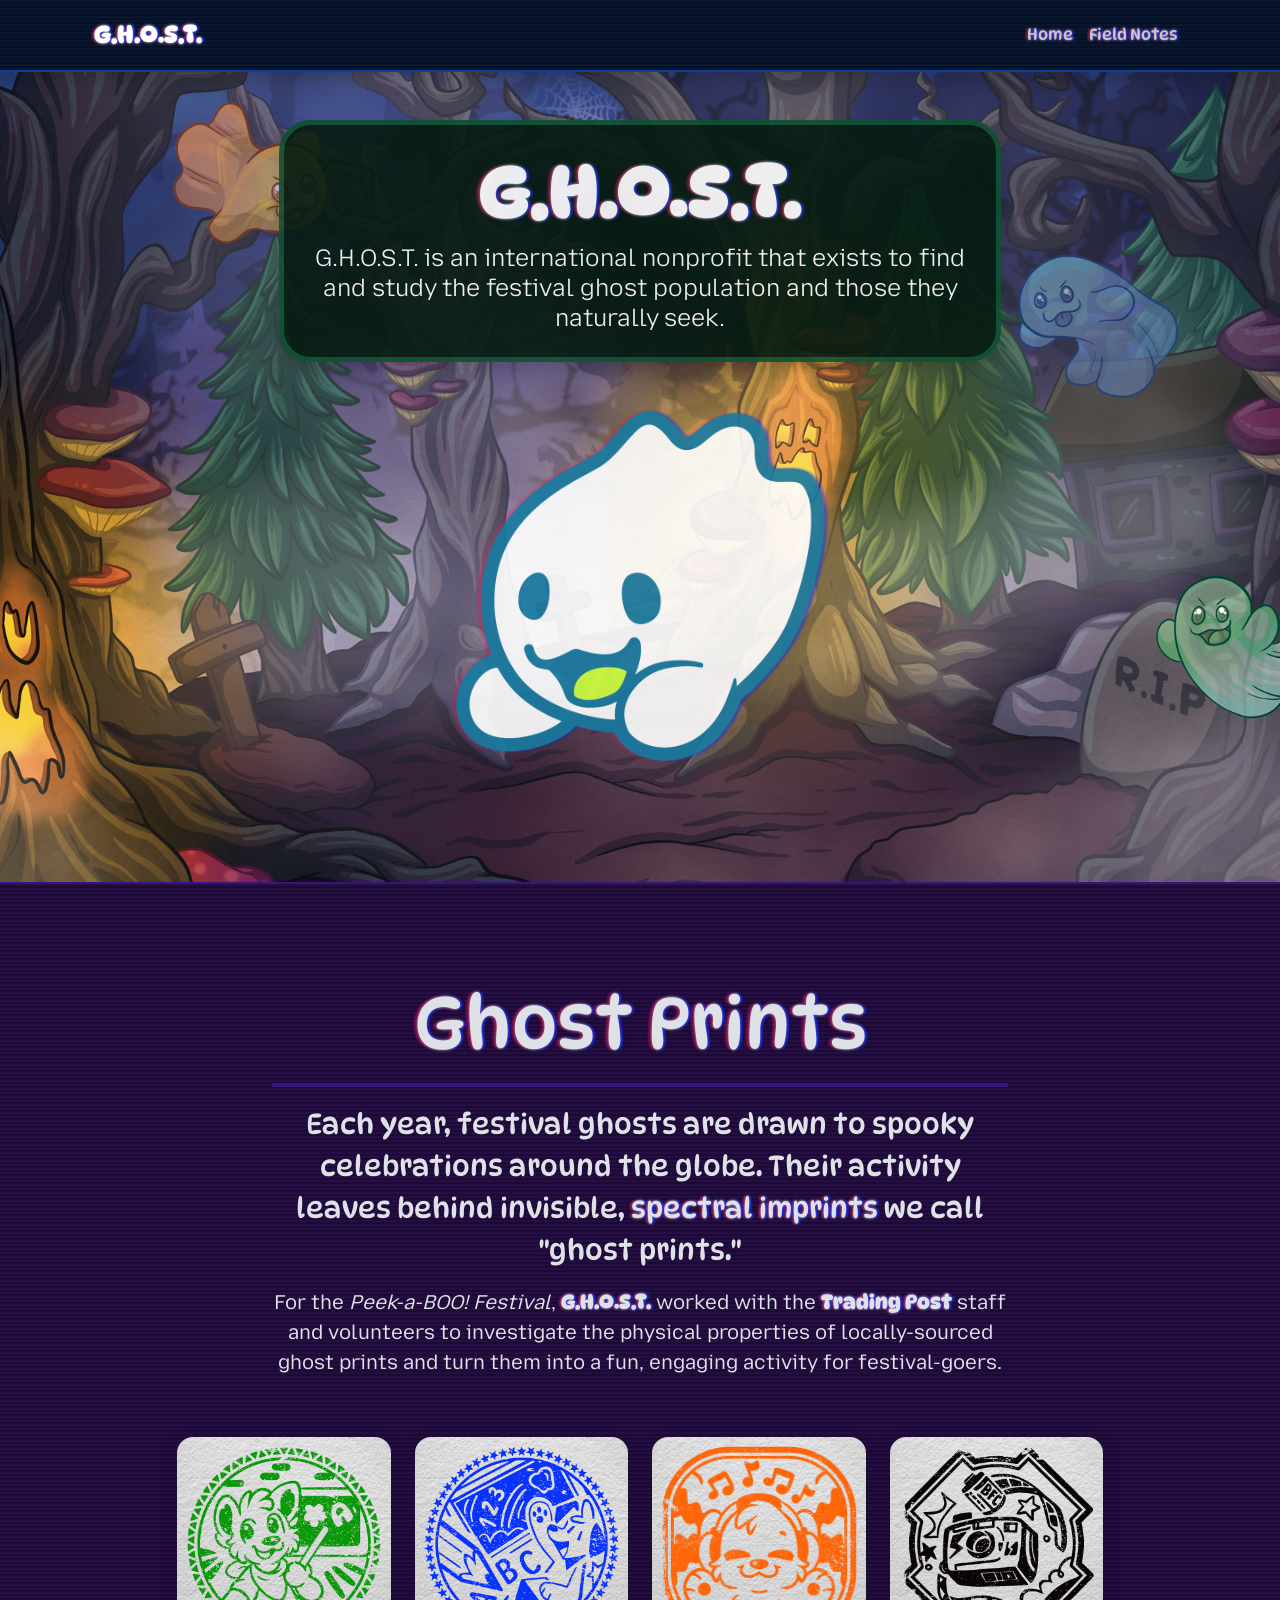
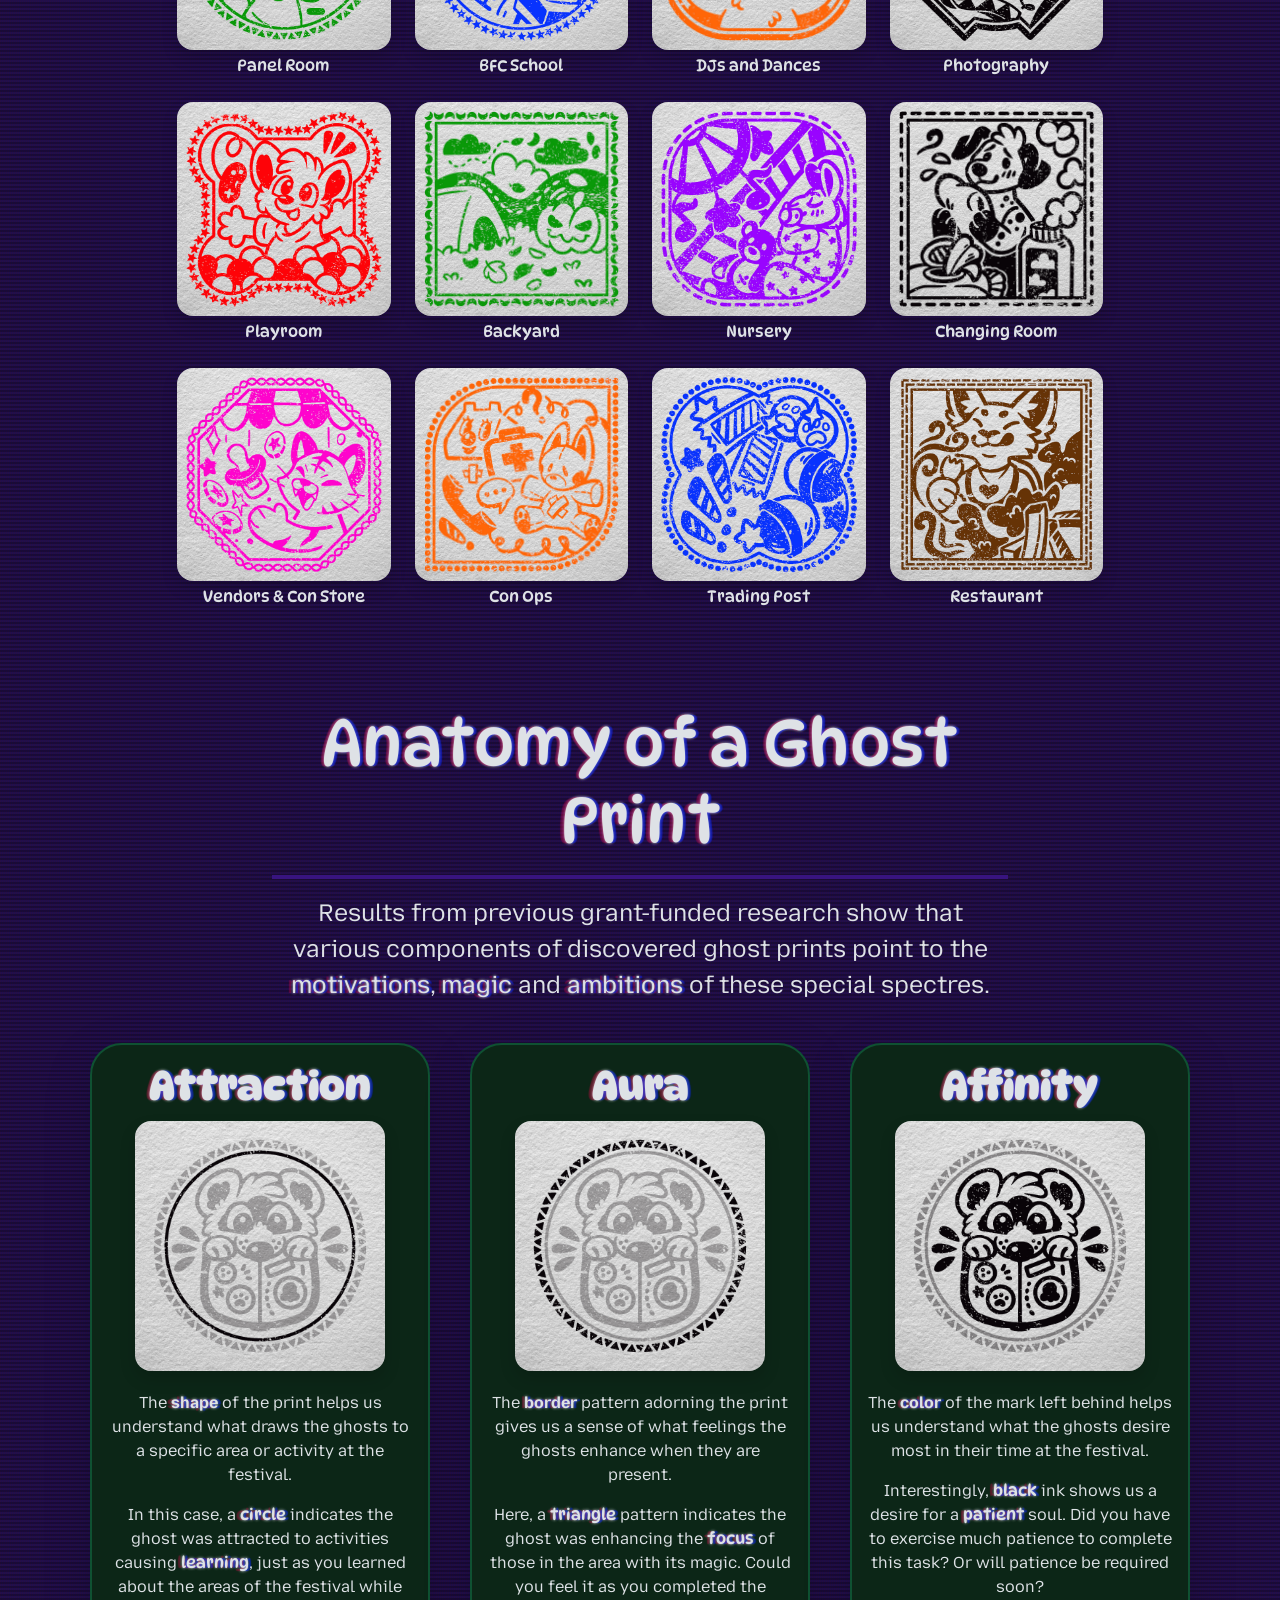
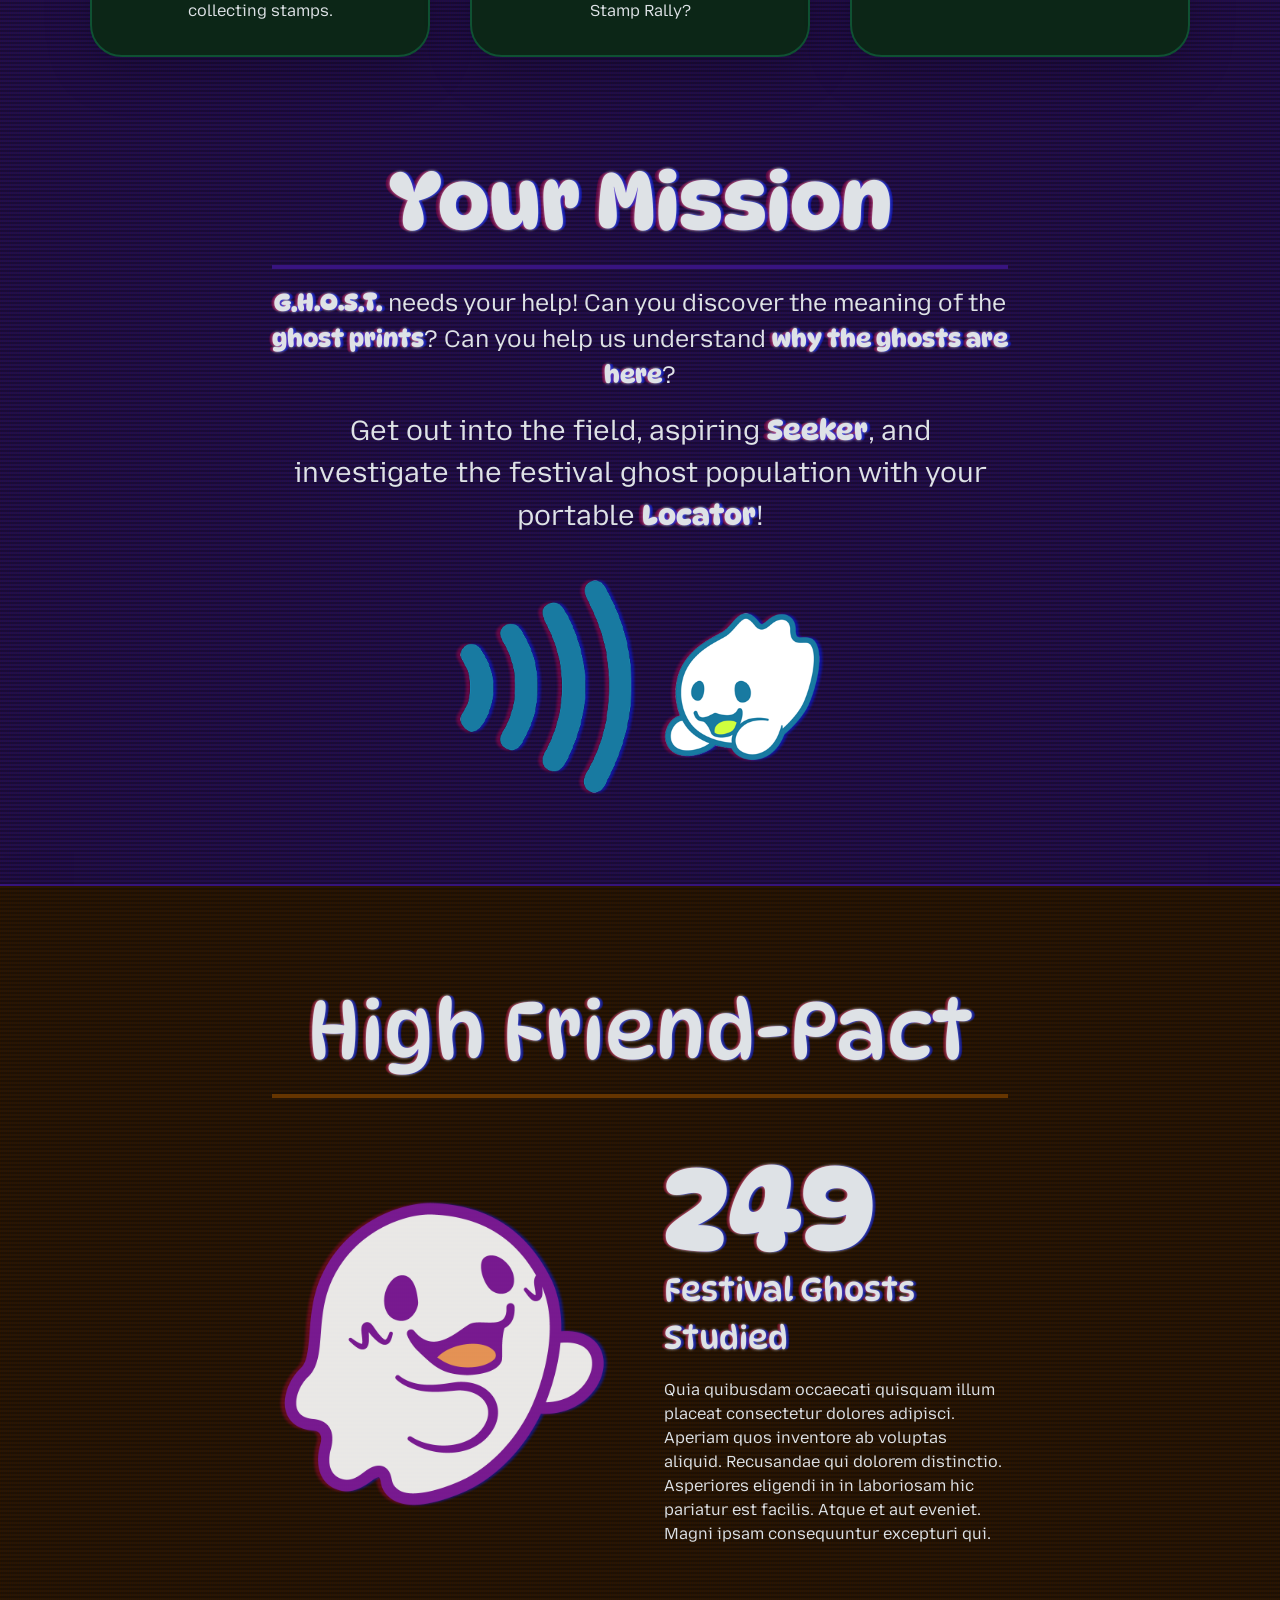
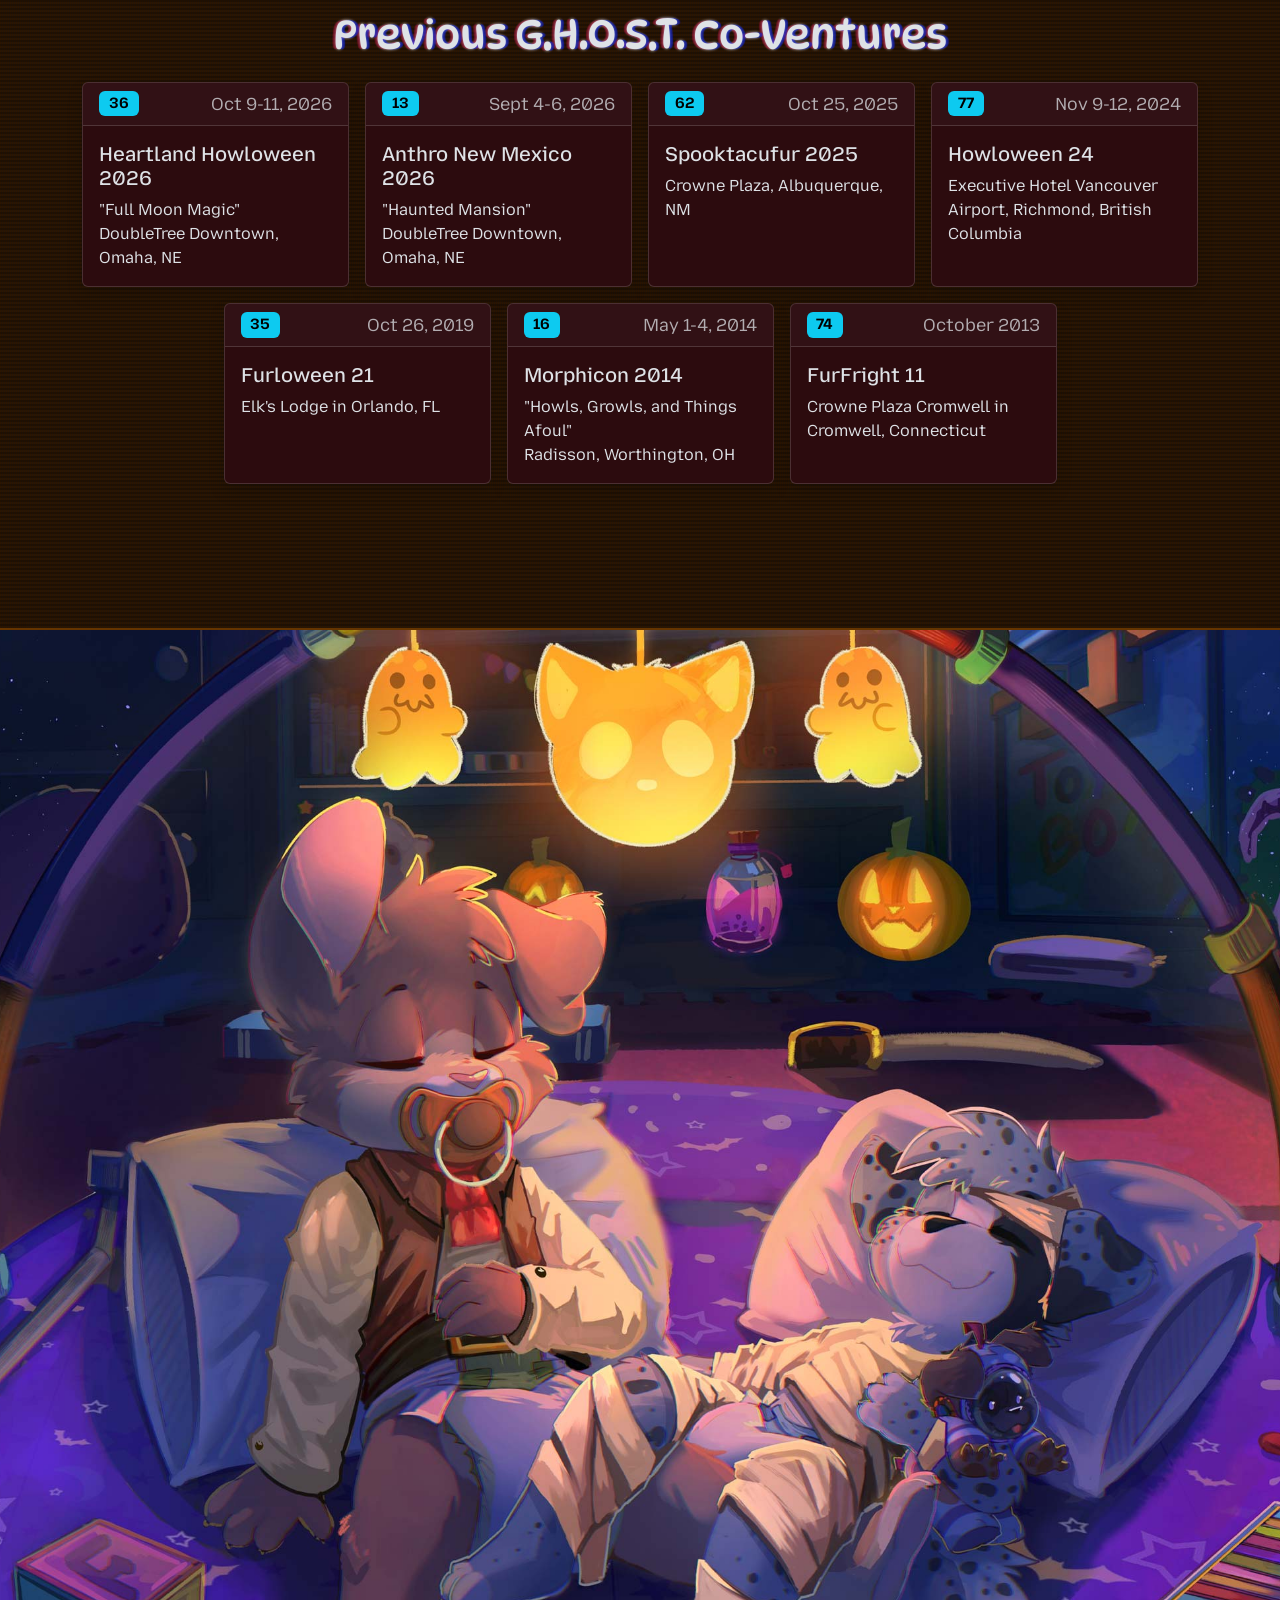
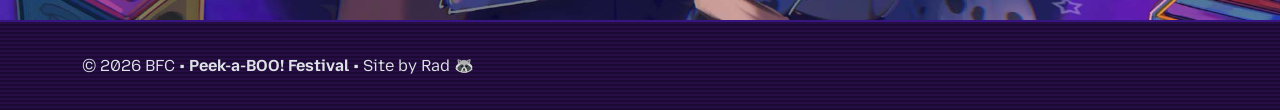
==== apply/index.htm @ cdd053b0 "ghost images, fixes" ====
<!DOCTYPE html>
<!--
THERE ARE NO INTENDED HINTS IN CODE
PLEASE PARTICIPATE WITHOUT CHEATING
AND, WOW YOU ARE CUTE! NICE OUTFIT!
-->
<html lang="en" data-bs-theme="dark">
<head>
    <meta charset="utf-8">
    <meta http-equiv="X-UA-Compatible" content="IE=edge">
    <meta name="viewport" content="width=device-width, initial-scale=1, maximum-scale=1">
    <meta name="robots" content="noindex, nofollow">
    <meta property="og:title" content="Apply &bull; G.H.O.S.T.">   
    <meta property="og:url" content="https://ghost.babyfurcon.com/bond/">
    <meta property="og:image" content="https://ghost.babyfurcon.com/assets/images/ghost1.png">
    <meta property="og:type" content="website">
    
    <title>Apply &bull; G.H.O.S.T.</title>    
    <link href="../assets/packages/bootstrap.min.css" rel="stylesheet">
    <link href="../assets/style.css" rel="stylesheet">
    <link href="../assets/images/site-icon.png" rel="icon" sizes="192x192">
    <link href="../assets/images/site-icon-apple.png" rel="apple-touch-icon">    
    <script src="../assets/packages/jquery.min.js"></script>
    <script src="../assets/packages/bootstrap.bundle.min.js"></script>
    <script src="../assets/common.js"></script>
    <script src="../assets/prints.js"></script>
</head>
<body class="scanlines theme-purple">
    <a href="#content" class="visually-hidden-focusable">Skip to Main Content</a>    
    <header class="py-1 sticky-top shadow scanlines bg-primary-subtle border-bottom border-primary-subtle border-2">
        <div class="container">
            <nav class="navbar navbar-expand-sm">
                <div class="container-fluid ghost-font ghost-glow">
                    <a class="navbar-brand fs-4 fw-bold text-wrap" href="../">
                        G.H.O.S.T.
                    </a>
                    <button class="navbar-toggler" type="button" data-bs-toggle="collapse" data-bs-target="#main-nav" aria-controls="main-nav" aria-expanded="false" aria-label="Toggle navigation">
                        <small>Navigation</small>
                    </button>
                    <div class="collapse navbar-collapse justify-content-end" id="main-nav">
                        <ul class="navbar-nav" id="main-nav-list">
                            <li class="nav-item">
                                <a href="../" class="nav-link">Home</a>
                            </li>
                            <li class="nav-item">
                                <a href="../notes/" class="nav-link">Field Notes</a>
                            </li>
                            <li class="nav-item d-none" id="secret-guide">
                                <a href="../guide/" class="nav-link">Guide</a>
                            </li>
                            <li class="nav-item d-none" id="secret-cards">
                                <a href="../cards/" class="nav-link">Postcards</a>
                            </li>
                            <li class="nav-item d-none" id="friendship">
                                <a href="../proof/" class="nav-link">Friendship Card</a>
                            </li>
                            <li class="nav-item d-none" id="ceremony">
                                <a href="../ceremony/" class="nav-link">Ceremony</a>
                            </li>
                        </ul>
                    </div>
                </div>
            </nav>
        </div>
    </header>
    <div id="ghostsGuide" class="py-4 py-sm-5">
        <div class="container text-center">
            <div class="row">
                <div class="col-lg-10 mx-auto text-center">
                    <h2 class="display-2 ghost-font ghost-glow">Apply to G.H.O.S.T.</h2>
                    <hr class="border border-2 opacity-100 border-primary-subtle mb-4">
                    <p class="fs-4 mb-4">
                        Congratulations on being a new friend for a wayward soul! In recognition of your efforts to study the festival ghost population and foster friendship, you've been invited to join <b class="ghost-glow">G.H.O.S.T.</b>!
                    </p>
                    <p class="fs-5">
                        We have generated a message that describes your personal journey. In order to apply, you must also <b class="ghost-glow">send your badge number to G.H.O.S.T.</b> to authenicate your application.
                    </p>
                    <hr class="border border-2 opacity-100 border-primary-subtle my-4">
                    <div class="row mb-4">
                        <div class="col-sm-10 mx-auto">
                            <label for="playerId" class="fw-bold fs-4">G.H.O.S.T. Application</label>
                            <textarea id="ghostApp" class="form-control" rows="14" disabled></textarea>
                        </div>
                    </div>
                    <div class="row">
                        <div class="col-sm-6 mx-auto">
                            <img src="../assets/images/badge-num.png" class="img-thumbnail bg-dark-subtle rounded-4 mb-3 shadow">
                        </div>
                    </div>
                    <div class="row mb-4">
                        <div class="col-sm-6 mx-auto">
                            <label for="playerId" class="fw-bold fs-4">BFC Badge Number</label>
                            <input type="number" id="playerId" class="form-control" placeholder="Badge Number">
                        </div>
                    </div>
                    <p>
                        <button id="applyButton" class="btn btn-lg btn-primary shadow mx-2">Apply To G.H.O.S.T.</button>
                    </p>
                </div>
            </div>
        </div>
    </div>    
    <script>
        $(function(){
            var cardReceived = localStorage.getItem("cardReceived");
            var friendKey = localStorage.getItem("newFriend");
            if(friendKey == null || cardReceived == null) window.location.href = '../';
            friend = ghostFriends.find(x => x.key == friendKey);
            if(friend == null) window.location.href = '../';
            
            // pull all available data
            var playerName = localStorage.getItem("preferredName");
            var playerIcon = localStorage.getItem("avatarUrl");
            var playerBsky = localStorage.getItem("bskyHandle");
            var playerAttr = localStorage.getItem("playerAttr");
            var playerAura = localStorage.getItem("playerAura");
            var playerAffi = localStorage.getItem("playerAffi");
            var cardTheme = localStorage.getItem("cardTheme");
            var ghostName = localStorage.getItem("newFriendName");
            var ghostIcon = friend.ghost;
            var ghostAttr = friend.attr;
            var ghostAura = friend.aura;
            var ghostAffi = friend.affi;
            var ghostPrint = friend.print;
            
            var cluesFound = localStorage.getItem("cluesFound");
            var cluesFoundArray = JSON.parse(cluesFound);
            if(cluesFound == null) cluesFoundArray = [];
            cluesFoundCount = cluesFoundArray.length;
            
            var appBody = `G.H.O.S.T. Application

This hereby certifies that I, "${playerName}":
- Collected at least 8 Festival Stamps
- Located ${cluesFoundCount} festival ghosts for clues
- Solved the riddle of the Postcards ghost
- Correctly identified a mystery ghost print
- Made a genuine friendship with "${ghostName}", a newly-named festival ghost.

I am formally requesting to apply to G.H.O.S.T., using this encounter as proof of successful ghost research, contact and friendship.`;
            $('#ghostApp').html(appBody);
            
            $("#applyButton").on("click", function(){
                var playerId = $('#playerId').val();
                if(playerId == null || playerId == ""){
                    $('#playerId').addClass("border-danger");
                    return;
                }
                
                const cardVars = { playerId, playerName, playerBsky, playerAttr, playerAura, playerAffi, ghostName, ghostAttr, ghostAura, ghostAffi, ghostPrint, cardTheme, cluesFoundCount };
                const cardVarsString = JSON.stringify(cardVars);
                const code = btoa(cardVarsString); //ghost code
                
                const postContainer = { code };
                const postData = JSON.stringify(postContainer);
                try{
                    const ghostPost = fetch(applyEndpoint,
                    {
                        redirect: "follow",
                        method: "POST",
                        body: postData,
                        headers: { "Content-Type": "text/plain;charset=utf-8" }
                    })
                    .then((response) => { 
                        localStorage.setItem("appliedToGHOST", true);
                        window.location.href = '../ceremony/';
                    });
                } catch(err) {
                    console.log(err.message);
                }
            });
        })
    </script>
</body>
</html>
---- assets/style.css ----
@import url('https://fonts.googleapis.com/css2?family=DynaPuff:wght@400..700&family=Mozilla+Text:wght@200..700&display=swap');

/* basic stuff */ 

body{
  background-color: black;
  font-family: "Mozilla Text", sans-serif;
}

#hero {
  background-size: cover;
  background-position: 50% 50%;
  background-image: url(images/hero.jpg);
}

#footer {
  height: 110vh;
  background-image: url(images/footer.jpg);
  background-size: cover;
  background-position: 50% 0%;
}

@media (max-width: 992px) { 
  #footer {
    height: 75vh;
  }
}

@media (max-width: 576px) { 
  #footer {
    height: 50vh;
  }
}

/* cool stuff */ 

.scanlines {
  background: linear-gradient(rgba(18, 16, 16, 0) 50%, rgba(0, 0, 0, 0.25) 50%), linear-gradient(90deg, rgba(255, 0, 0, 0.06), rgba(0, 255, 0, 0.02), rgba(0, 0, 255, 0.06));
  background-size: auto, auto;
  background-size: 100% 4px, 2px 100%;
}

.ghost-glow, .highlight b {
  text-shadow: 3.4px 0 1px rgba(0,30,255,0.5), -3.4px 0 1px rgba(255,0,80,0.3), 0 0 3px;
}

.scanlines-image {
  filter: drop-shadow(3.4px 0 1px rgba(0,30,255,0.5)) drop-shadow(-3.4px 0 1px rgba(255,0,80,0.3));
}

/* color stuff */

#ghostMessage, .ghost-font{
  font-family: "DynaPuff", system-ui;
  font-weight: 400;
  font-style: normal;
}

.text-bfc-blue{
  color: #00c4ee;
}

.text-bfc-teal{
  color: #16b9ac;
}

.text-bfc-orange{
  color: #fea92b;
}

.text-bfc-pink{
  color: #dc4583;
}

.theme-green {
  background-color: #0c2617;
}

.theme-orange {
  background-color: #331a00;
}

.border-orange {
  border-color: #663500 !important; 
}

.theme-purple {
  background-color: #200c49;
}

.border-purple {
  border-color: #381480 !important; 
}

/* animation stuff */

.spin{
  animation: spin 1.5s ease-in-out;
}

@keyframes spin {  
  from { transform: rotate(0deg); }  
  to { transform: rotate(360deg); } 
}

.bounce{
  animation: bounce 1.25s ease-in-out;
}

@keyframes bounce {  
  0% { transform: translateY(0%); }  
  17% { transform: translateY(10%); }  
  33% { transform: translateY(0%); } 
  50% { transform: translateY(10%); }  
  66% { transform: translateY(0%); } 
  83% { transform: translateY(10%); }  
  100% { transform: translateY(0%); } 
}

.sway{
  animation: sway 4s ease-in-out alternate;
  animation-iteration-count: infinite;
  opacity: 0.9;
}

@keyframes sway {  
  0% { transform: rotate(4deg); }  
  100% { transform: rotate(-4deg); }  
}

.booped{
  animation: booped 0.333s forwards;
}

@keyframes booped {  
  0% { transform: scale(1); }  
  50% { transform: scale(1.05); }  
  100% { transform: scale(1); }  
}

.blur-in {
  animation: blurIn 3s ease-in-out;
}

@keyframes blurIn {
  from {
    opacity: 0;
    filter: blur(15px);
    transform: translate(0, 10%);
  }
  to {
    opacity: 1;
    filter: blur(0px);
    transform: translate(0,0);
  }
}

/* specific stuff */

.sign-thumb {
  width: 100%;
  height: 250px;
  object-fit: cover;
  object-position: top;
}

@media (max-width: 992px) { 
  .sign-thumb {
    height: 200px;
  }
}

.art-postcard:hover {
  z-index: 1000;
}

.card-hover:hover{
  transform: scale(1.1);
  transition: transform .1s ease-out;
  cursor: grab;
}

.card-swap{
  transform: scale(1.1);
  transition: transform .1s ease-out;
  cursor: grabbing;
}

.square-image{
  position: relative;
  overflow: hidden;
  padding-bottom: 100%;
}

.square-image img{
  position: absolute;
  max-width: 100%;
  max-height: 100%;
  top: 50%;
  left: 50%;
  transform: translateX(-50%) translateY(-50%);
}

.paper {
  background-color: #ccc;
  background-image: url(images/paper-texture.jpg);
  background-size: cover;
  background-position: 50% 50%;
}

.tapper{
    touch-action: manipulation;
}

.bg-spooky{
  background-color: #333;
  background-image: url(proof/bg-spooky.jpg);
  background-size: cover;
  background-position: 50% 50%;
  border: solid 10px #2a1480 !important;
}

.bg-harvest{
  background-color: #333;
  background-image: url(proof/bg-harvest.jpg);
  background-size: cover;
  background-position: 50% 50%;
  border: solid 10px #bb7d2b !important;
}

.bg-tot{
  background-color: #333;
  background-image: url(proof/bg-tot.jpg);
  background-size: cover;
  background-position: 50% 50%;
  border: solid 10px #793a9d !important;
}

.bg-festival{
  background-color: #333;
  background-image: url(proof/bg-festival.jpg);
  background-size: cover;
  background-position: 50% 50%;
  border: solid 10px #269ec9 !important;
}

.bg-festivalnight{
  background-color: #333;
  background-image: url(proof/bg-festivalnight.jpg);
  background-size: cover;
  background-position: 50% 50%;
  border: solid 10px #9d3a49 !important;
}

.bg-night{
  background-color: #333;
  background-image: url(proof/bg-night.jpg);
  background-size: cover;
  background-position: 50% 50%;
  border: solid 10px #104f29 !important;
}

.border-glass{
  border-color: rgba(255, 255, 255, 0.15) !important;
}

#friendshipCert{
  box-shadow: 0 4px 20px 3px #000;
}

#friendshipCert .card-header{
  font-weight: 800;
}

#friendshipCert .card-footer{
  font-size: 0.667em;
}

#playerName, #ghostName{
  letter-spacing: -2px;
}

.attributeText{
  font-size: 0.9em;
  font-weight: 600;
}

.bg-blur{
  backdrop-filter: blur(10px) brightness(55%);
}

.bg-blur-icon{
  backdrop-filter: blur(5px) brightness(50%);
}

.bg-blur-dark{
  backdrop-filter: blur(8px) brightness(33%);
}

.shadow-blur{
    box-shadow: 0 2px 4px rgba(0, 0, 0, 0.25);
}

/* coloring alternating <b>, <strong> */

.bold-colors b:nth-child(3n+0){
  color: #00c4ee;
}

.bold-colors b:nth-child(3n-1){
  color: #16b9ac;
}

.bold-colors b:nth-child(3n-2){
  color: #dc4583;
}
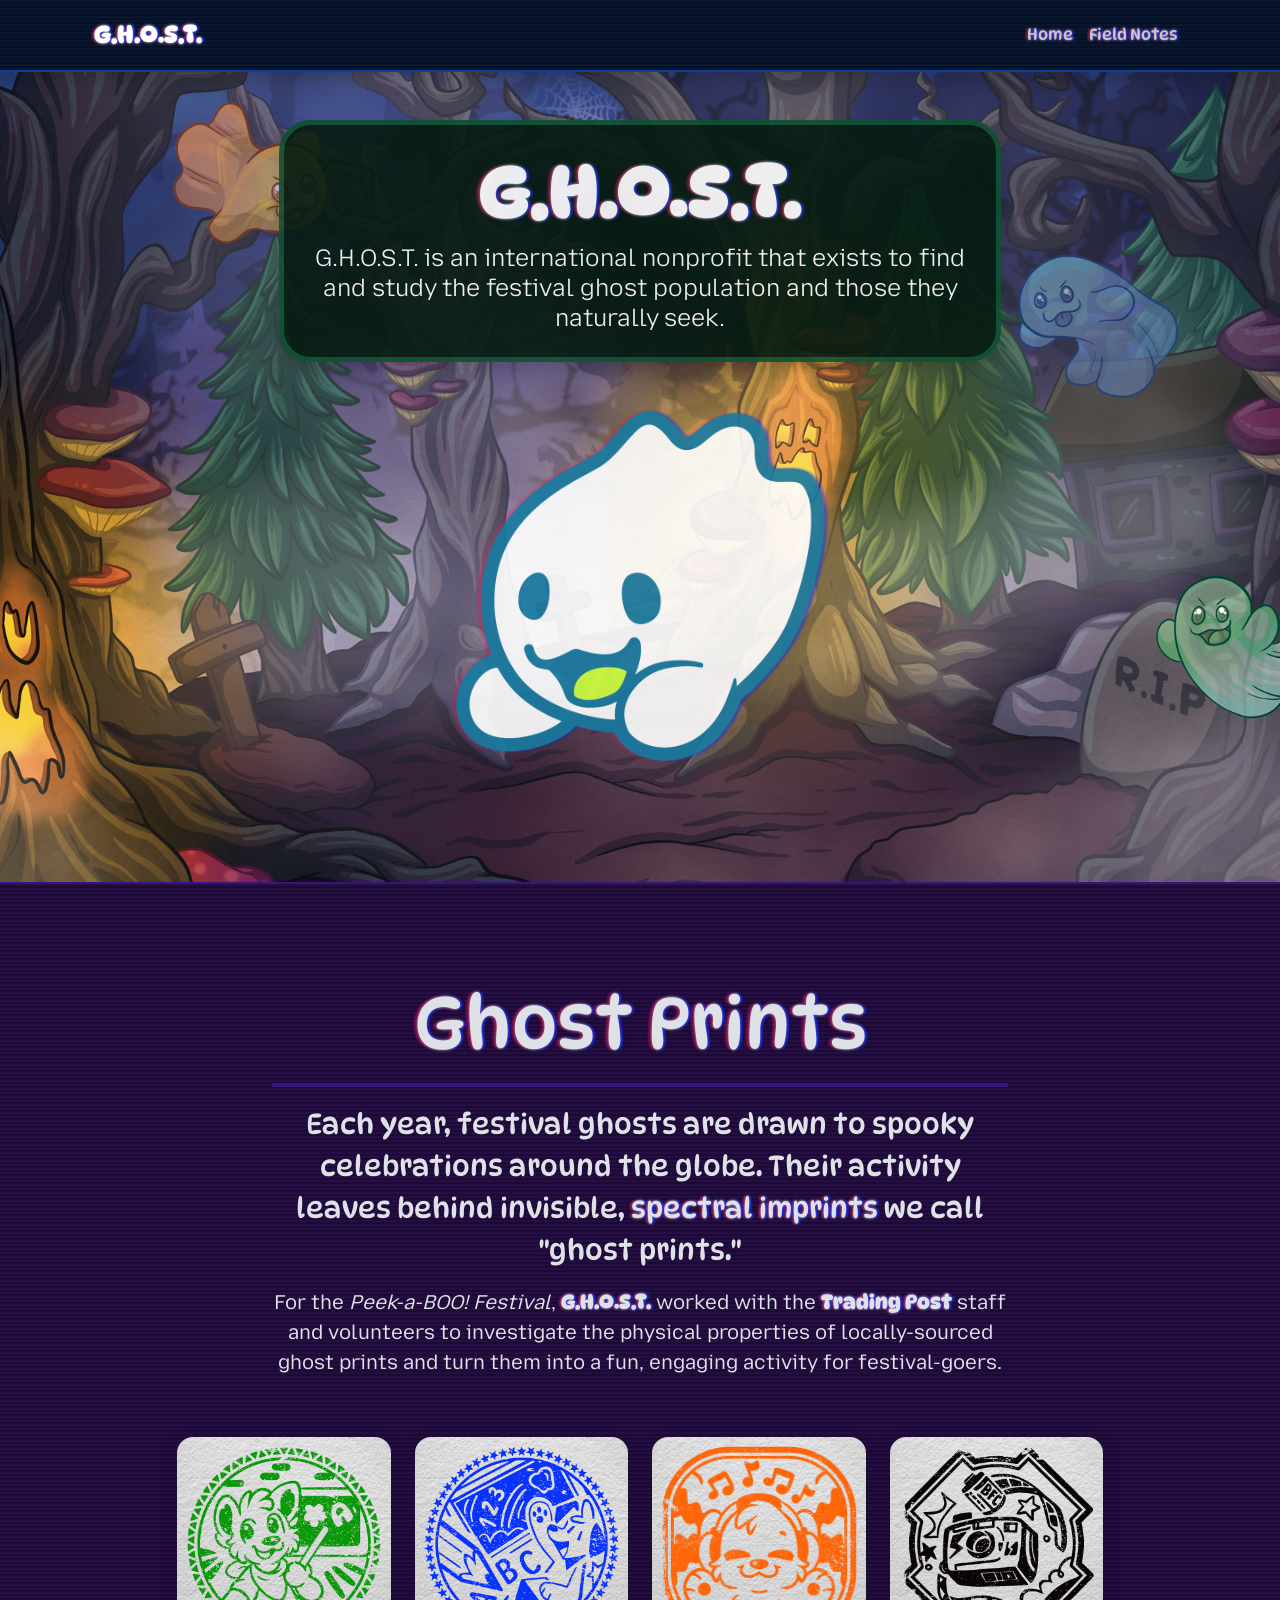
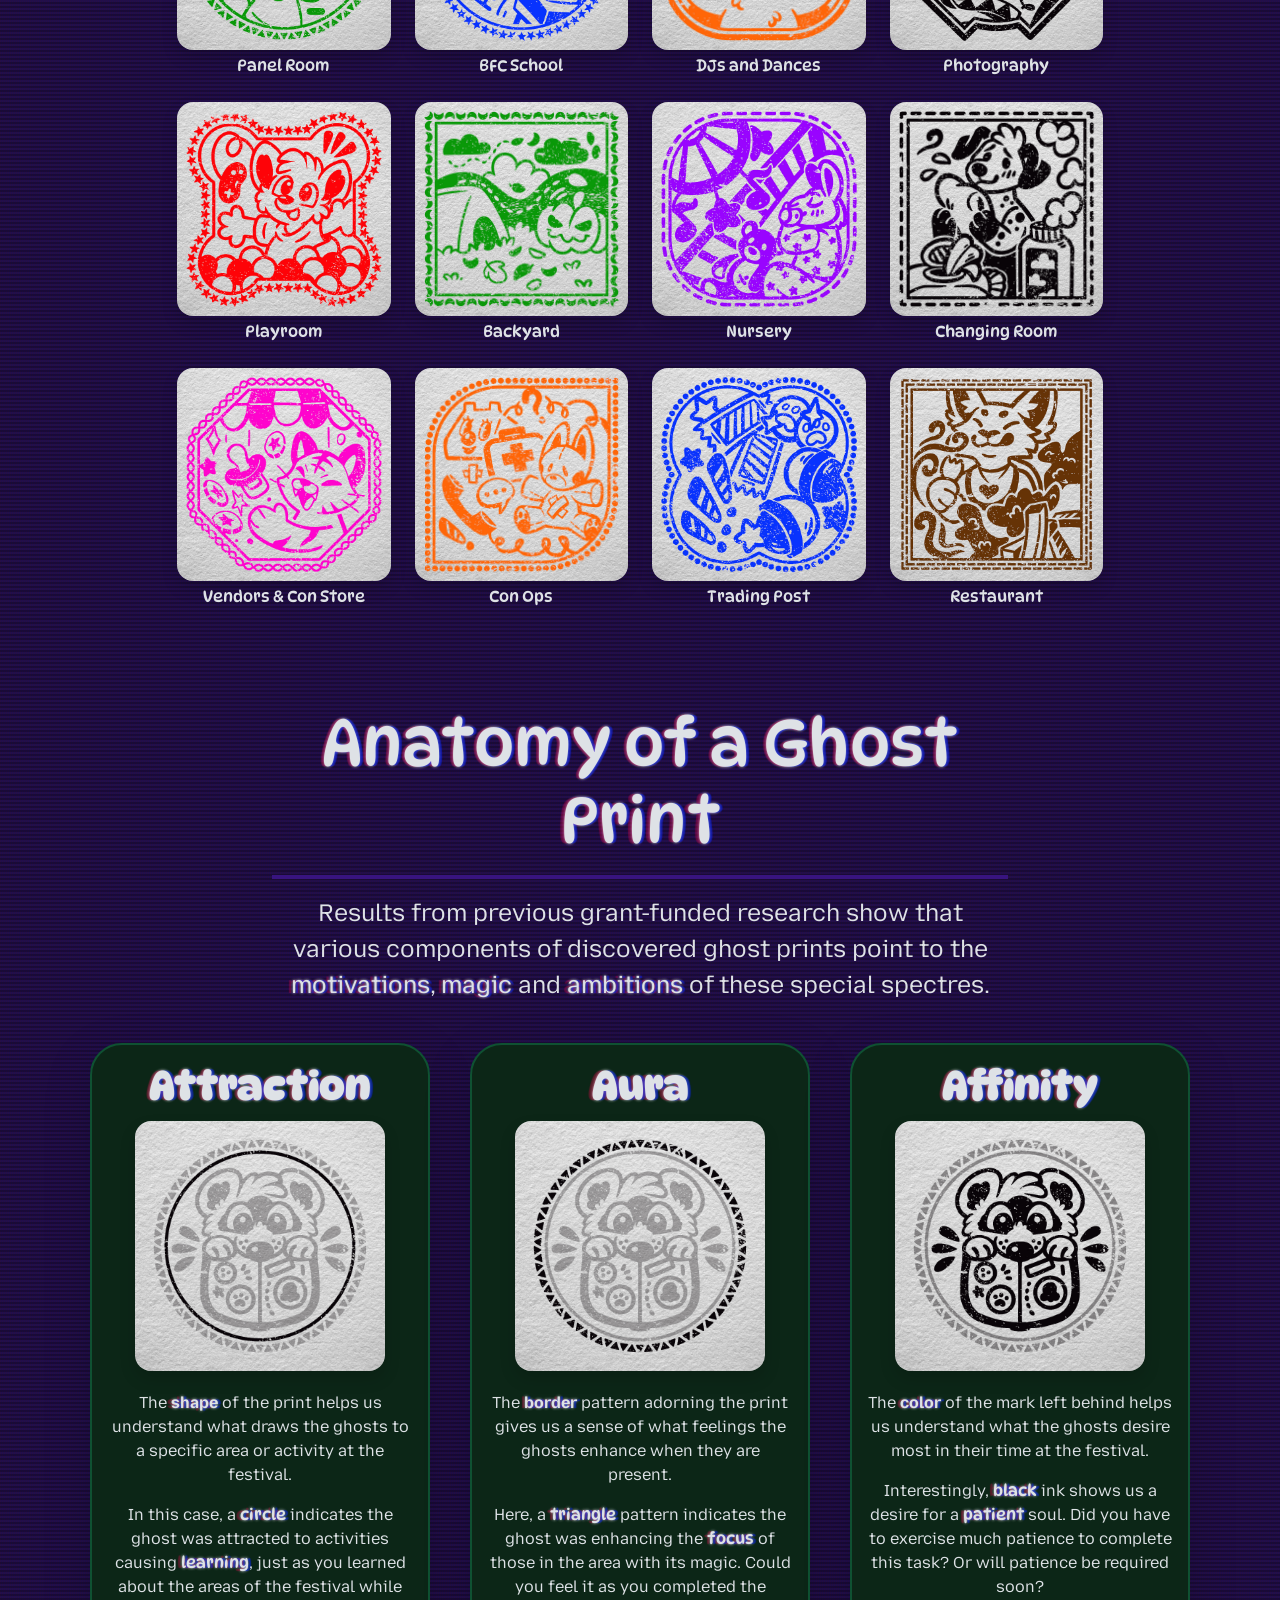
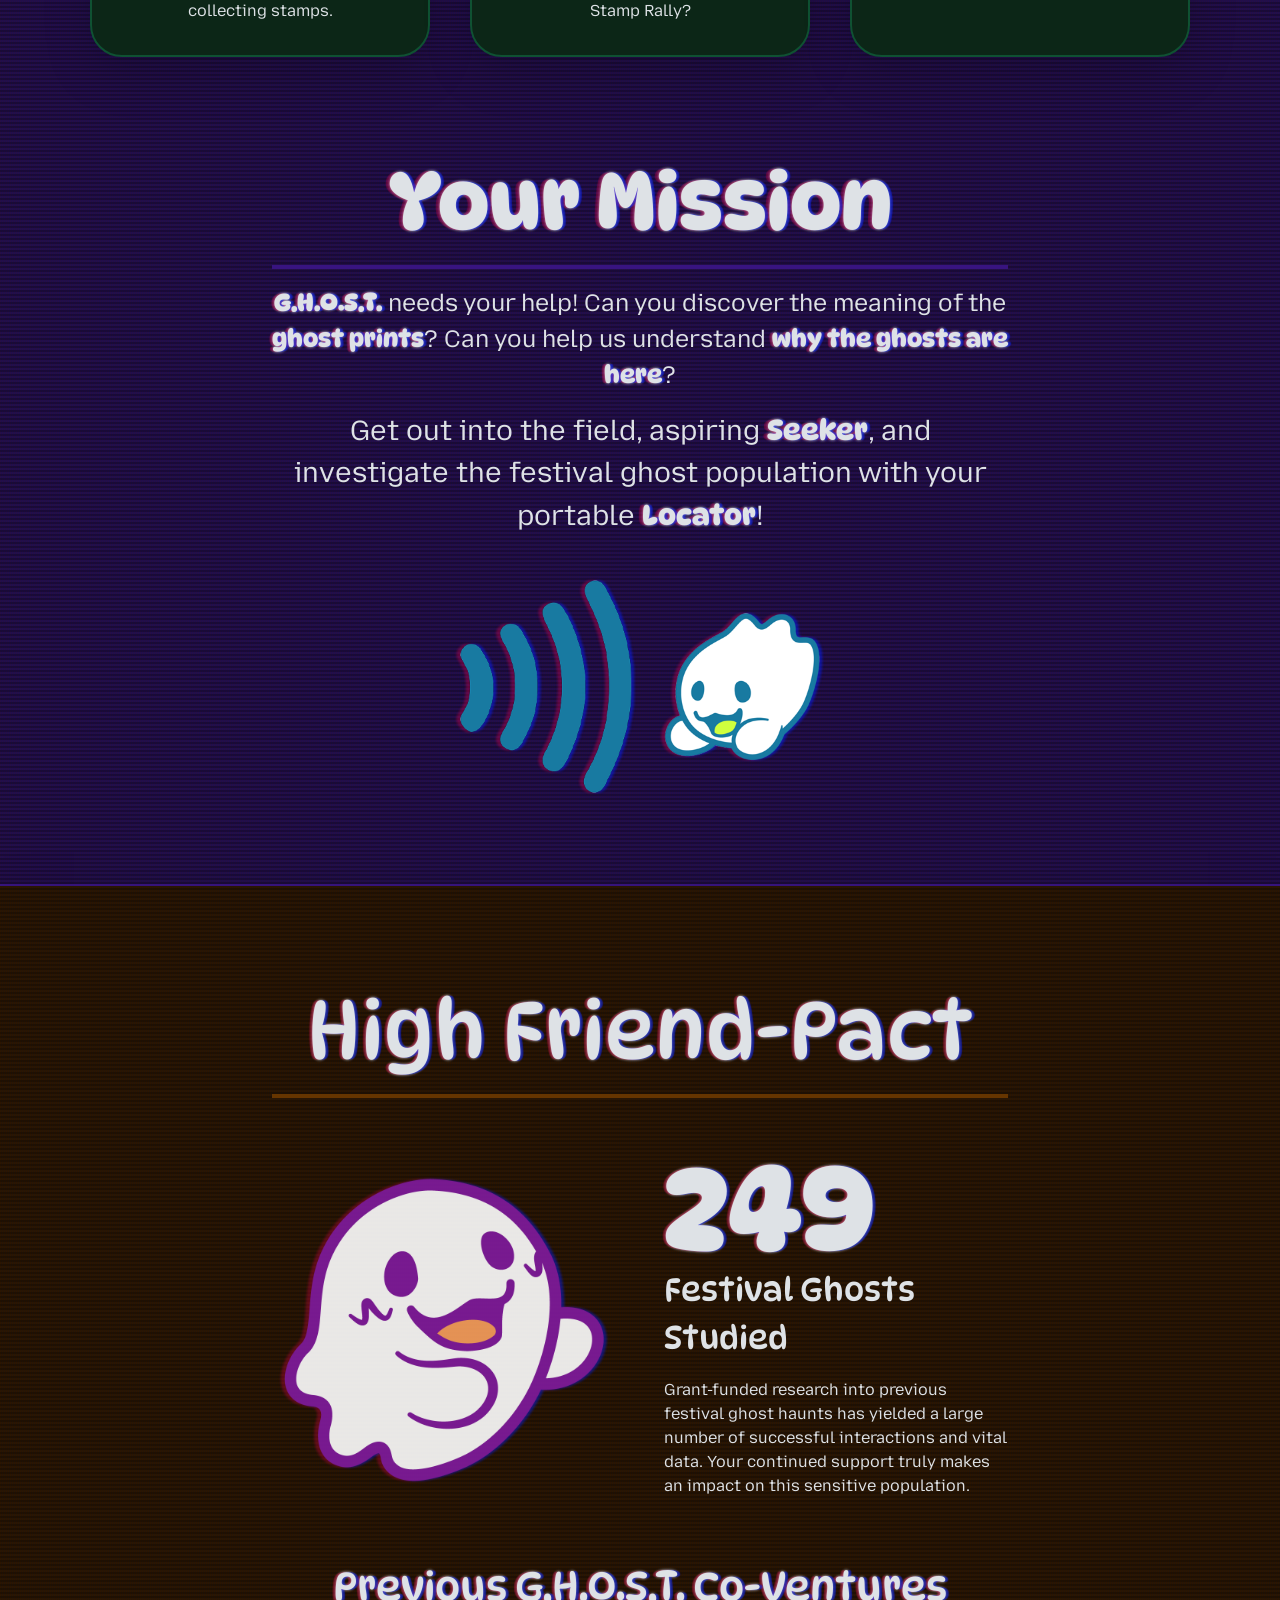
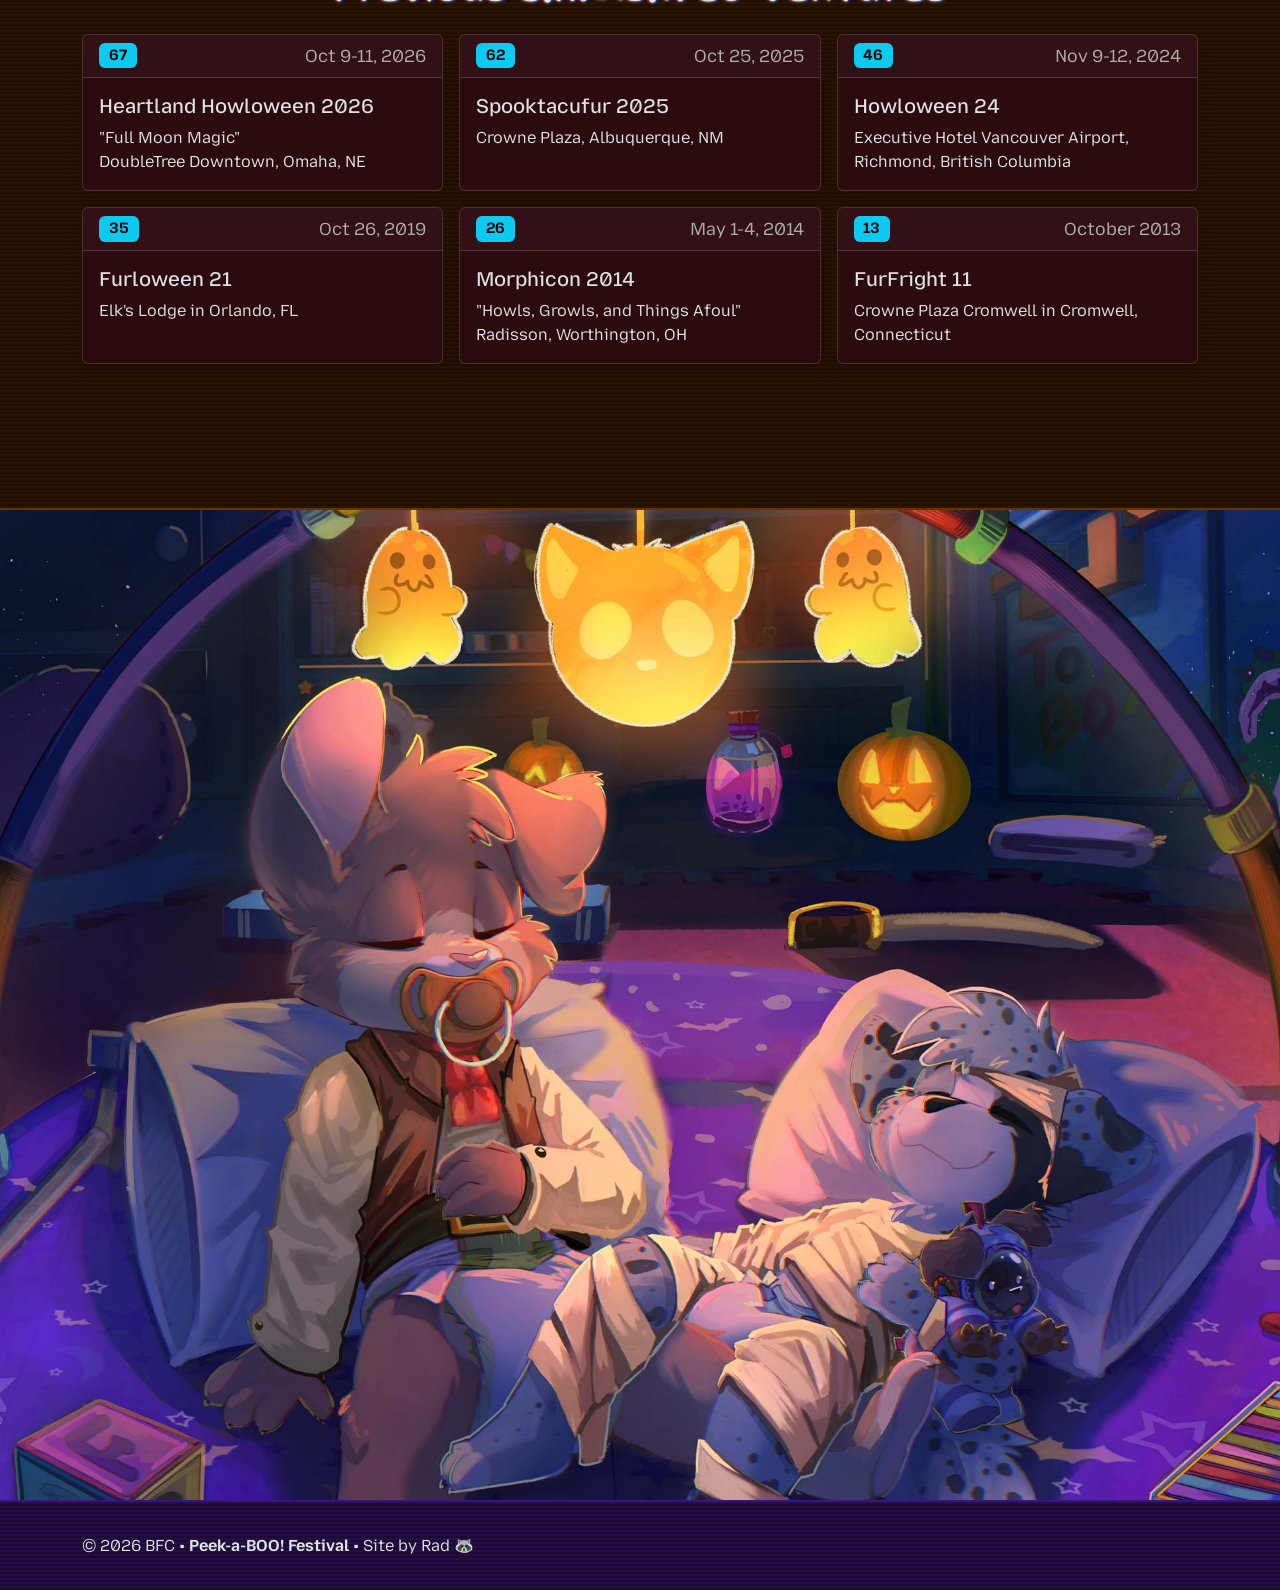
==== commit d9e60b39: "general apply to ghost clean-up" ====
--- a/apply/index.htm
+++ b/apply/index.htm
@@ -63,25 +63,22 @@
             </nav>
         </div>
     </header>
-    <div id="ghostsGuide" class="py-4 py-sm-5">
+    <div id="ghostsGuide" class="py-4 py-sm-5 mb-5">
         <div class="container text-center">
             <div class="row">
-                <div class="col-lg-10 mx-auto text-center">
+                <div class="col-lg-10 mx-auto text-center px-4">
                     <h2 class="display-2 ghost-font ghost-glow">Apply to G.H.O.S.T.</h2>
                     <hr class="border border-2 opacity-100 border-primary-subtle mb-4">
-                    <p class="fs-4 mb-4">
-                        Congratulations on being a new friend for a wayward soul! In recognition of your efforts to study the festival ghost population and foster friendship, you've been invited to join <b class="ghost-glow">G.H.O.S.T.</b>!
+                    <p class="fs-4 mb-4 lh-sm">
+                        Thank you for being a new friend for a wayward soul! In recognition of your efforts to study the festival ghost population and foster friendship, you've been invited to join <b class="ghost-glow">G.H.O.S.T.</b>!
                     </p>
-                    <p class="fs-5">
-                        We have generated a message that describes your personal journey. In order to apply, you must also <b class="ghost-glow">send your badge number to G.H.O.S.T.</b> to authenicate your application.
+                    <p class="fs-5 lh-sm">
+                        In order to apply, you must also <b class="ghost-glow">send your badge number to G.H.O.S.T.</b> to authenicate your application.
+                    </p>
+                    <p class="lh-1" style="font-size: 0.75em;">
+                        All personally-identifiable information will be wiped within 30 days of the convention, as per G.H.O.S.T. data retention policies. None of this information will be provided publicly without your express consent.
                     </p>
                     <hr class="border border-2 opacity-100 border-primary-subtle my-4">
-                    <div class="row mb-4">
-                        <div class="col-sm-10 mx-auto">
-                            <label for="playerId" class="fw-bold fs-4">G.H.O.S.T. Application</label>
-                            <textarea id="ghostApp" class="form-control" rows="14" disabled></textarea>
-                        </div>
-                    </div>
                     <div class="row">
                         <div class="col-sm-6 mx-auto">
                             <img src="../assets/images/badge-num.png" class="img-thumbnail bg-dark-subtle rounded-4 mb-3 shadow">
@@ -93,13 +90,22 @@
                             <input type="number" id="playerId" class="form-control" placeholder="Badge Number">
                         </div>
                     </div>
+                    <div class="row mb-4">
+                        <div class="col-sm-10 mx-auto">
+                            <label for="playerId" class="fw-bold fs-4">G.H.O.S.T. Application</label>
+                            <textarea id="ghostApp" class="form-control" rows="15" disabled></textarea>
+                        </div>
+                    </div>
                     <p>
-                        <button id="applyButton" class="btn btn-lg btn-primary shadow mx-2">Apply To G.H.O.S.T.</button>
+                        <button id="applyButton" class="btn btn-lg btn-primary shadow mx-2">
+                            <span class="spinner-grow spinner-grow-sm ghost-glow d-none" aria-hidden="true" id="throbber"></span>
+                            Submit Application
+                        </button>
                     </p>
                 </div>
             </div>
         </div>
-    </div>    
+    </div>
     <script>
         $(function(){
             var cardReceived = localStorage.getItem("cardReceived");
@@ -128,9 +134,7 @@
             if(cluesFound == null) cluesFoundArray = [];
             cluesFoundCount = cluesFoundArray.length;
             
-            var appBody = `G.H.O.S.T. Application
-
-This hereby certifies that I, "${playerName}":
+            var appBody = `I hereby certify that I, "${playerName}":
 - Collected at least 8 Festival Stamps
 - Located ${cluesFoundCount} festival ghosts for clues
 - Solved the riddle of the Postcards ghost
@@ -146,6 +150,9 @@
                     $('#playerId').addClass("border-danger");
                     return;
                 }
+
+                $(this).attr("disabled", "disabled");
+                $("#throbber").removeClass("d-none");
                 
                 const cardVars = { playerId, playerName, playerBsky, playerAttr, playerAura, playerAffi, ghostName, ghostAttr, ghostAura, ghostAffi, ghostPrint, cardTheme, cluesFoundCount };
                 const cardVarsString = JSON.stringify(cardVars);
--- a/assets/style.css
+++ b/assets/style.css
@@ -129,12 +129,12 @@
 }
 
 .booped{
-  animation: booped 0.333s forwards;
+  animation: booped 0.25s forwards;
 }
 
 @keyframes booped {  
   0% { transform: scale(1); }  
-  50% { transform: scale(1.05); }  
+  50% { transform: scale(1.025); }  
   100% { transform: scale(1); }  
 }
 
@@ -268,11 +268,11 @@
   box-shadow: 0 4px 20px 3px #000;
 }
 
-#friendshipCert .card-header{
+#cardFront .card-header{
   font-weight: 800;
 }
 
-#friendshipCert .card-footer{
+#cardFront .card-footer{
   font-size: 0.667em;
 }
 
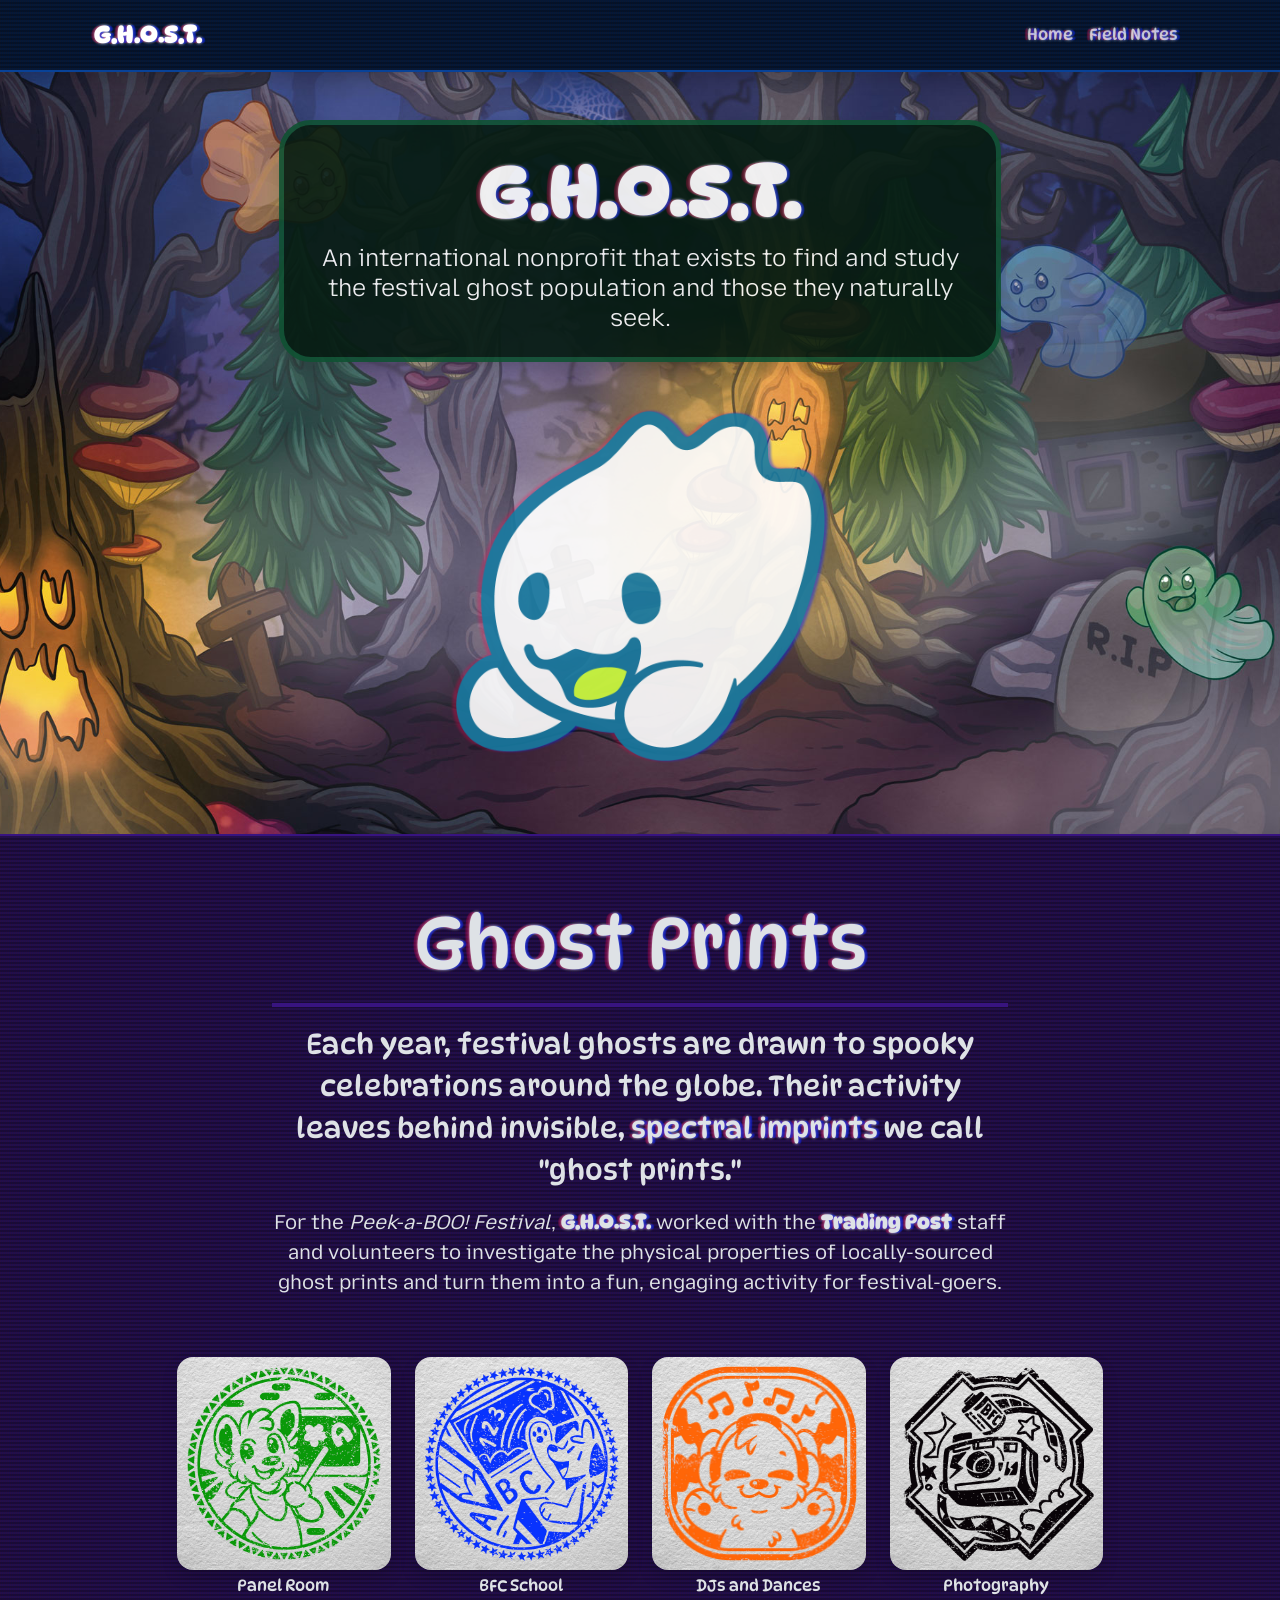
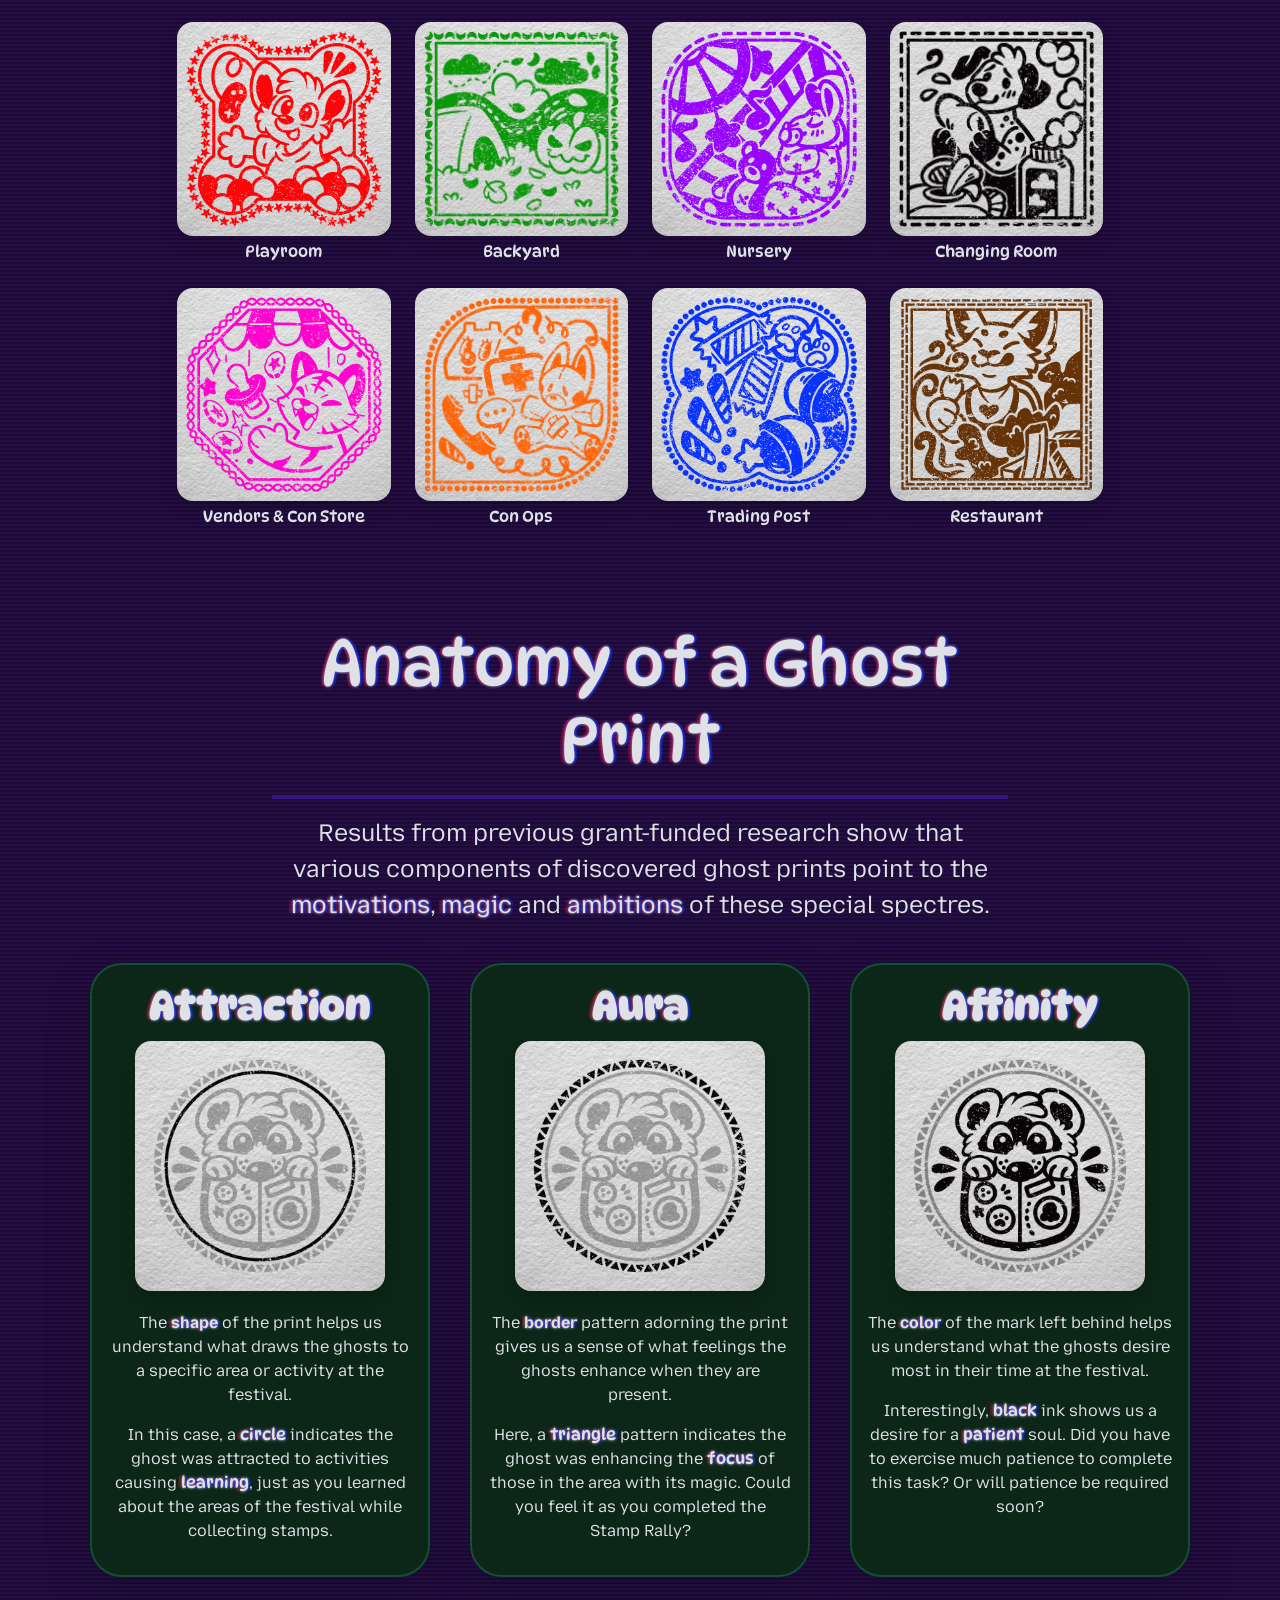
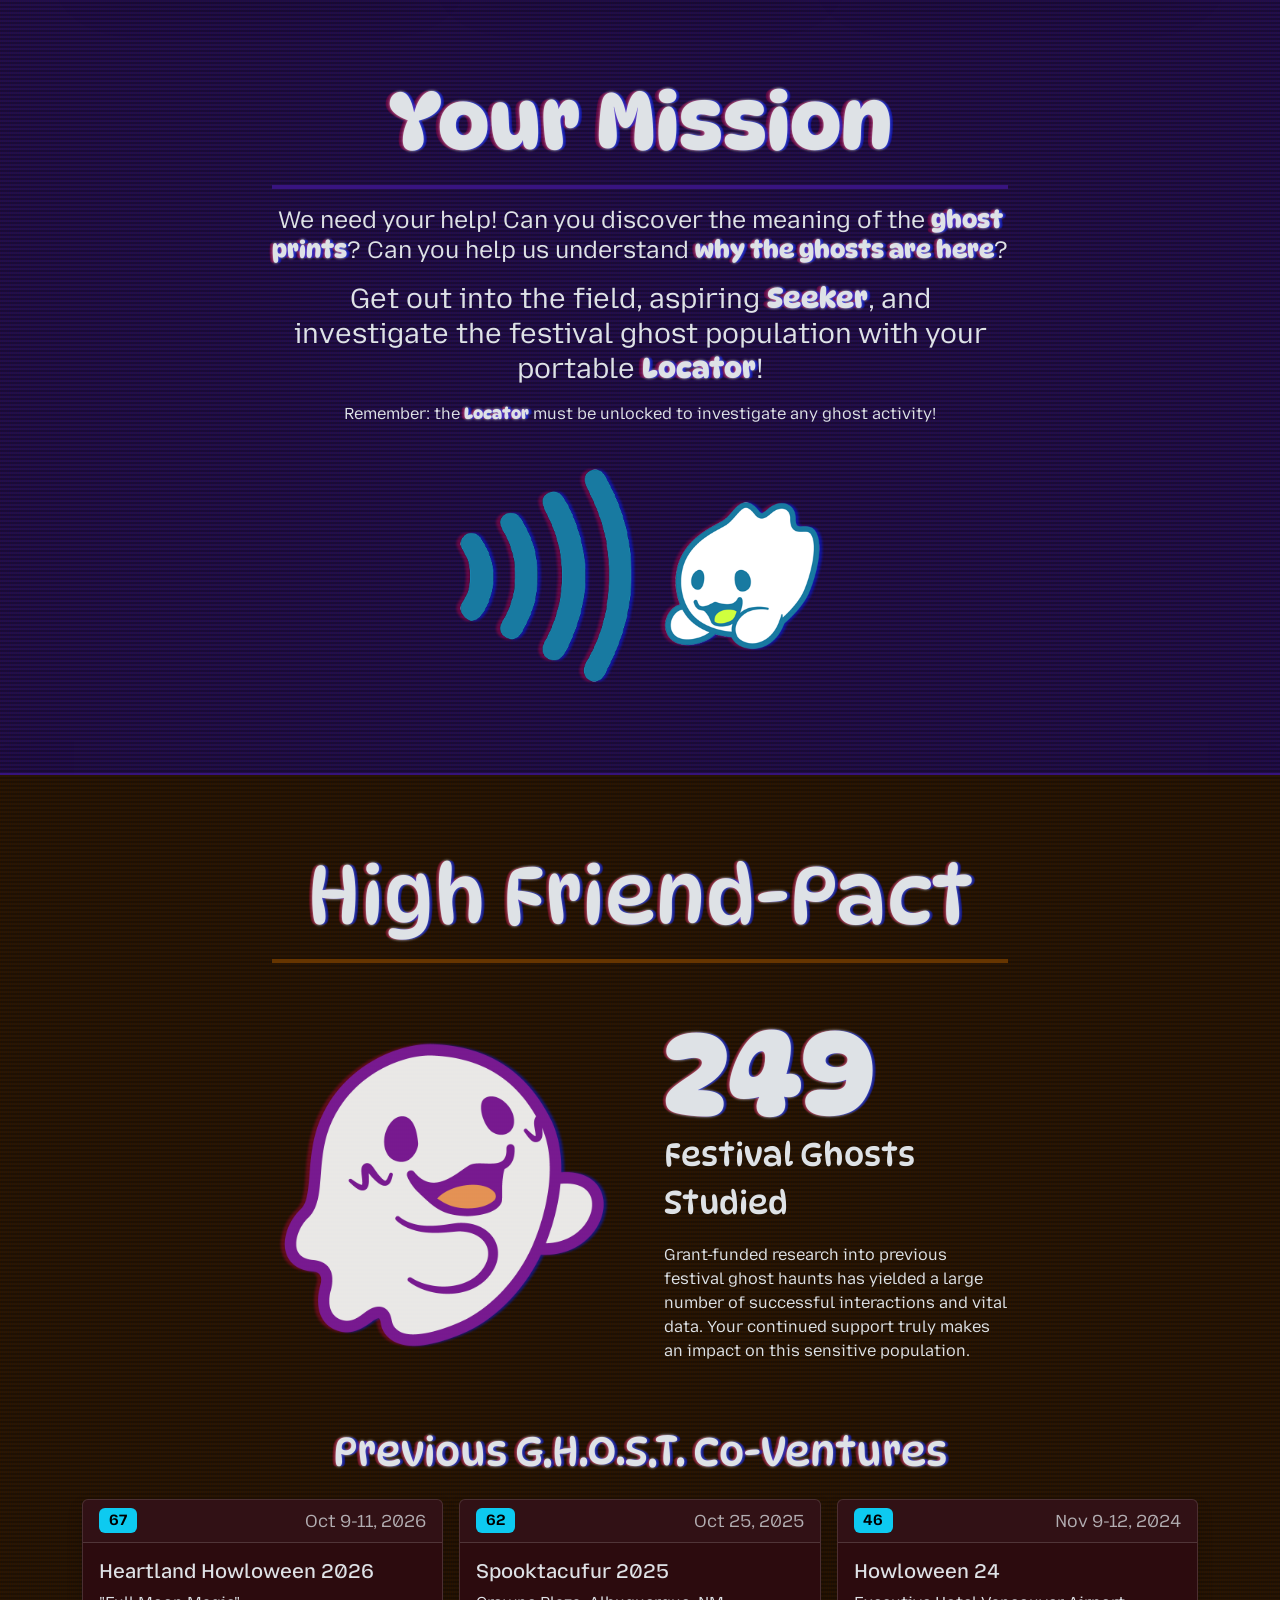
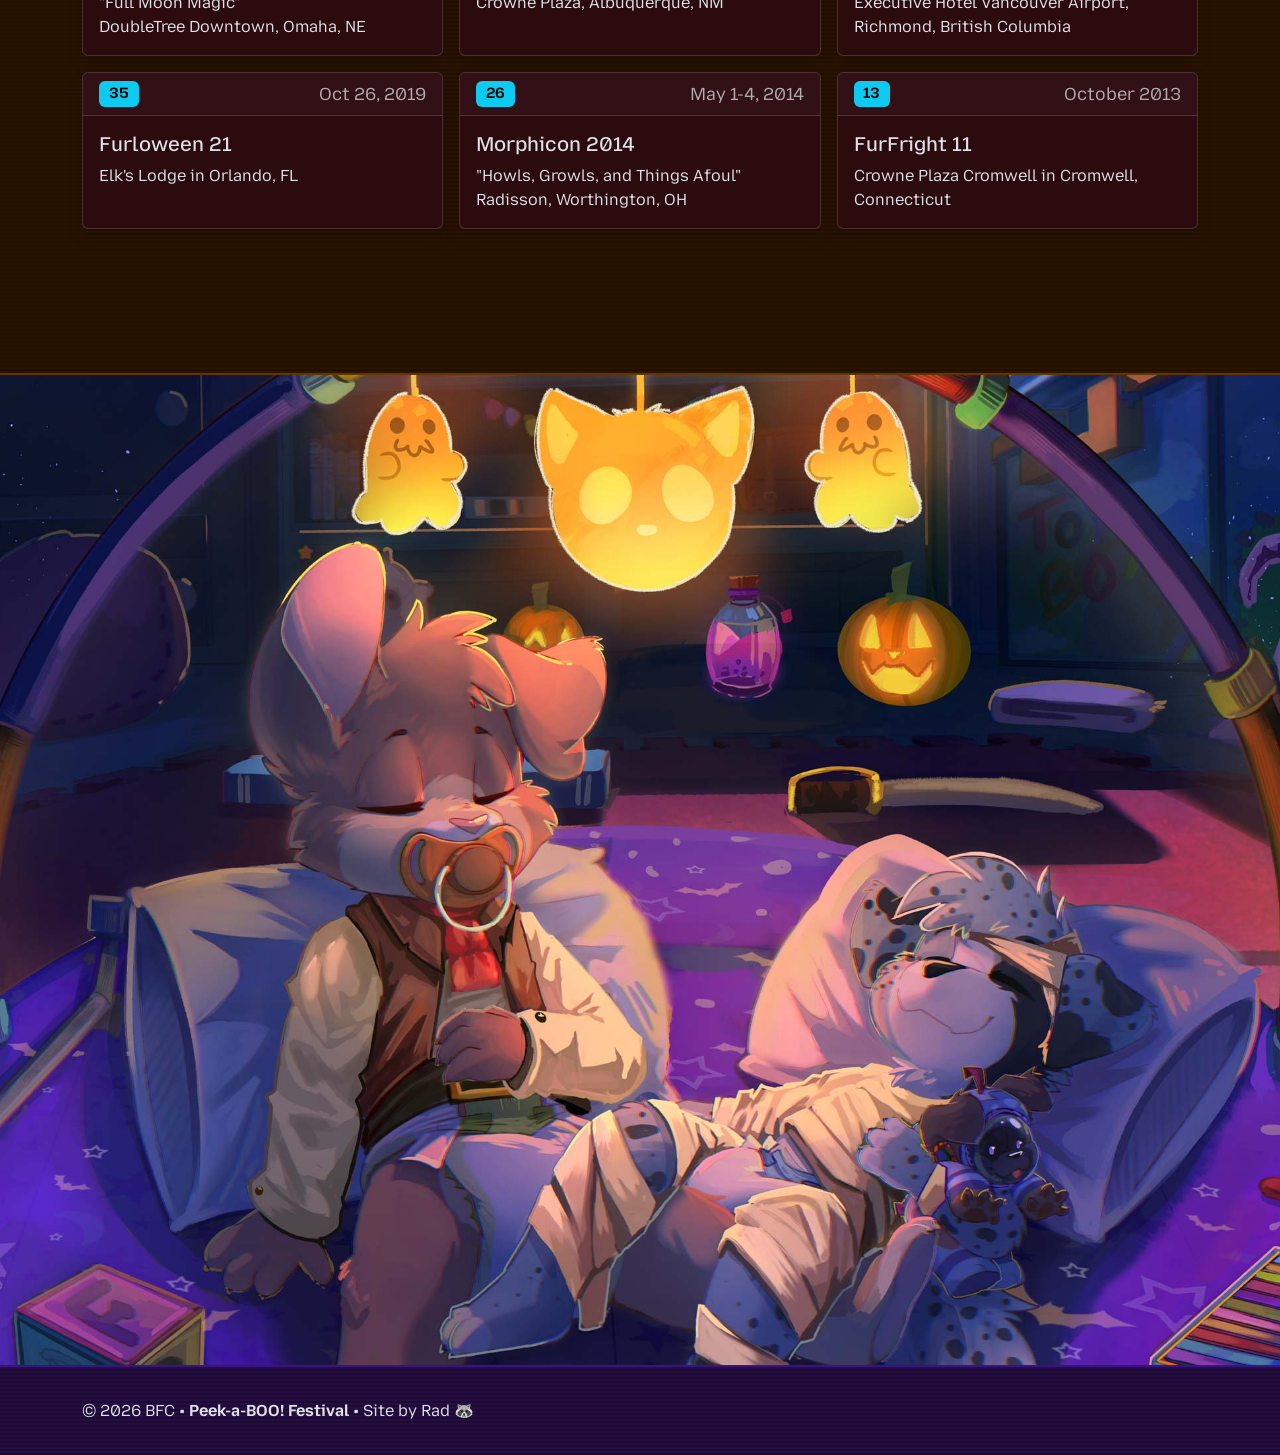
==== commit 1936e581: "post-con modifications - added easier access to Guide and Postcards - removed push to Google Sheets " ====
--- a/apply/index.htm
+++ b/apply/index.htm
@@ -5,31 +5,32 @@
 AND, WOW YOU ARE CUTE! NICE OUTFIT!
 -->
 <html lang="en" data-bs-theme="dark">
+
 <head>
     <meta charset="utf-8">
-    <meta http-equiv="X-UA-Compatible" content="IE=edge">
     <meta name="viewport" content="width=device-width, initial-scale=1, maximum-scale=1">
     <meta name="robots" content="noindex, nofollow">
-    <meta property="og:title" content="Apply &bull; G.H.O.S.T.">   
+    <meta property="og:title" content="Apply &bull; G.H.O.S.T.">
     <meta property="og:url" content="https://ghost.babyfurcon.com/bond/">
     <meta property="og:image" content="https://ghost.babyfurcon.com/assets/images/ghost1.png">
     <meta property="og:type" content="website">
-    
-    <title>Apply &bull; G.H.O.S.T.</title>    
+
+    <title>Apply &bull; G.H.O.S.T.</title>
     <link href="../assets/packages/bootstrap.min.css" rel="stylesheet">
     <link href="../assets/style.css" rel="stylesheet">
     <link href="../assets/images/site-icon.png" rel="icon" sizes="192x192">
-    <link href="../assets/images/site-icon-apple.png" rel="apple-touch-icon">    
+    <link href="../assets/images/site-icon-apple.png" rel="apple-touch-icon">
     <script src="../assets/packages/jquery.min.js"></script>
     <script src="../assets/packages/bootstrap.bundle.min.js"></script>
     <script src="../assets/common.js"></script>
     <script src="../assets/prints.js"></script>
 </head>
+
 <body class="scanlines theme-purple">
-    <a href="#content" class="visually-hidden-focusable">Skip to Main Content</a>    
+    <a href="#content" class="visually-hidden-focusable">Skip to Main Content</a>
     <header class="py-1 sticky-top shadow scanlines bg-primary-subtle border-bottom border-primary-subtle border-2">
         <div class="container">
-            <nav class="navbar navbar-expand-sm">
+            <nav class="navbar navbar-expand-md">
                 <div class="container-fluid ghost-font ghost-glow">
                     <a class="navbar-brand fs-4 fw-bold text-wrap" href="../">
                         G.H.O.S.T.
@@ -66,40 +67,39 @@
     <div id="ghostsGuide" class="py-4 py-sm-5 mb-5">
         <div class="container text-center">
             <div class="row">
-                <div class="col-lg-10 mx-auto text-center px-4">
+                <div class="col-lg-8 mx-auto text-center px-4">
                     <h2 class="display-2 ghost-font ghost-glow">Apply to G.H.O.S.T.</h2>
                     <hr class="border border-2 opacity-100 border-primary-subtle mb-4">
-                    <p class="fs-4 mb-4 lh-sm">
-                        Thank you for being a new friend for a wayward soul! In recognition of your efforts to study the festival ghost population and foster friendship, you've been invited to join <b class="ghost-glow">G.H.O.S.T.</b>!
-                    </p>
-                    <p class="fs-5 lh-sm">
-                        In order to apply, you must also <b class="ghost-glow">send your badge number to G.H.O.S.T.</b> to authenicate your application.
-                    </p>
-                    <p class="lh-1" style="font-size: 0.75em;">
-                        All personally-identifiable information will be wiped within 30 days of the convention, as per G.H.O.S.T. data retention policies. None of this information will be provided publicly without your express consent.
-                    </p>
-                    <hr class="border border-2 opacity-100 border-primary-subtle my-4">
                     <div class="row">
-                        <div class="col-sm-6 mx-auto">
-                            <img src="../assets/images/badge-num.png" class="img-thumbnail bg-dark-subtle rounded-4 mb-3 shadow">
+                        <div class="col-lg-9">
+                            <p class="fs-4 mb-4 text-sm-start">
+                                Thank you for being a new friend for a wayward soul! In recognition of your efforts to study the festival ghost population and foster friendship, you've been invited to join <b class="ghost-glow">G.H.O.S.T.</b>!
+                            </p>
+                            <p class="fs-5 text-sm-start">
+                                In order to apply, you must also <b class="ghost-glow">send your badge number to G.H.O.S.T.</b> to authenicate your application.
+                            </p>
+                            <p class="text-sm-start" style="font-size: 0.8em;">
+                                All personally-identifiable information will be wiped within 30 days of the convention, as per G.H.O.S.T. data retention policies. None of this information will be provided publicly without your express consent.
+                            </p>
+                        </div>
+                        <div class="col-lg-3">
+                            <img src="../assets/images/badge-num.png" class="img-fluid bg-dark-subtle rounded-4 mb-3 shadow">
                         </div>
                     </div>
-                    <div class="row mb-4">
-                        <div class="col-sm-6 mx-auto">
-                            <label for="playerId" class="fw-bold fs-4">BFC Badge Number</label>
-                            <input type="number" id="playerId" class="form-control" placeholder="Badge Number">
-                        </div>
+                    <hr class="border border-2 opacity-100 border-primary-subtle my-4">
+
+                    <div class="mb-4">
+                        <label for="playerId" class="fw-bold fs-5">G.H.O.S.T. Application</label>
+                        <textarea id="ghostApp" class="form-control" rows="10" disabled></textarea>
                     </div>
-                    <div class="row mb-4">
-                        <div class="col-sm-10 mx-auto">
-                            <label for="playerId" class="fw-bold fs-4">G.H.O.S.T. Application</label>
-                            <textarea id="ghostApp" class="form-control" rows="15" disabled></textarea>
-                        </div>
+                    <div class="mb-4">
+                        <label for="playerId" class="fw-bold fs-5">BFC Badge Number</label>
+                        <input type="number" id="playerId" class="form-control" placeholder="Disabled Post Con" disabled>
                     </div>
                     <p>
                         <button id="applyButton" class="btn btn-lg btn-primary shadow mx-2">
-                            <span class="spinner-grow spinner-grow-sm ghost-glow d-none" aria-hidden="true" id="throbber"></span>
-                            Submit Application
+                            <span class="spinner-grow spinner-grow-sm text-warning ghost-glow d-none me-2" aria-hidden="true" id="throbber"></span>
+                            <span id="applyButtonText">Submit Application</span>
                         </button>
                     </p>
                 </div>
@@ -107,76 +107,44 @@
         </div>
     </div>
     <script>
-        $(function(){
+        $(function () {
             var cardReceived = localStorage.getItem("cardReceived");
             var friendKey = localStorage.getItem("newFriend");
-            if(friendKey == null || cardReceived == null) window.location.href = '../';
+            if (friendKey == null || cardReceived == null) window.location.href = '../';
             friend = ghostFriends.find(x => x.key == friendKey);
-            if(friend == null) window.location.href = '../';
-            
+            if (friend == null) window.location.href = '../';
+
             // pull all available data
             var playerName = localStorage.getItem("preferredName");
-            var playerIcon = localStorage.getItem("avatarUrl");
-            var playerBsky = localStorage.getItem("bskyHandle");
-            var playerAttr = localStorage.getItem("playerAttr");
-            var playerAura = localStorage.getItem("playerAura");
-            var playerAffi = localStorage.getItem("playerAffi");
-            var cardTheme = localStorage.getItem("cardTheme");
             var ghostName = localStorage.getItem("newFriendName");
-            var ghostIcon = friend.ghost;
-            var ghostAttr = friend.attr;
-            var ghostAura = friend.aura;
-            var ghostAffi = friend.affi;
-            var ghostPrint = friend.print;
-            
             var cluesFound = localStorage.getItem("cluesFound");
             var cluesFoundArray = JSON.parse(cluesFound);
-            if(cluesFound == null) cluesFoundArray = [];
+            if (cluesFound == null) cluesFoundArray = [];
             cluesFoundCount = cluesFoundArray.length;
-            
+
             var appBody = `I hereby certify that I, "${playerName}":
+
 - Collected at least 8 Festival Stamps
-- Located ${cluesFoundCount} festival ghosts for clues
-- Solved the riddle of the Postcards ghost
+- Located ${cluesFoundCount} festival ghost(s) for clues
+- Solved the riddle of the Postcards
 - Correctly identified a mystery ghost print
 - Made a genuine friendship with "${ghostName}", a newly-named festival ghost.
 
 I am formally requesting to apply to G.H.O.S.T., using this encounter as proof of successful ghost research, contact and friendship.`;
             $('#ghostApp').html(appBody);
-            
-            $("#applyButton").on("click", function(){
-                var playerId = $('#playerId').val();
-                if(playerId == null || playerId == ""){
-                    $('#playerId').addClass("border-danger");
-                    return;
-                }
 
+            $("#applyButton").on("click", function () {
                 $(this).attr("disabled", "disabled");
+                $('#applyButtonText').text("Submitting...")
                 $("#throbber").removeClass("d-none");
-                
-                const cardVars = { playerId, playerName, playerBsky, playerAttr, playerAura, playerAffi, ghostName, ghostAttr, ghostAura, ghostAffi, ghostPrint, cardTheme, cluesFoundCount };
-                const cardVarsString = JSON.stringify(cardVars);
-                const code = btoa(cardVarsString); //ghost code
-                
-                const postContainer = { code };
-                const postData = JSON.stringify(postContainer);
-                try{
-                    const ghostPost = fetch(applyEndpoint,
-                    {
-                        redirect: "follow",
-                        method: "POST",
-                        body: postData,
-                        headers: { "Content-Type": "text/plain;charset=utf-8" }
-                    })
-                    .then((response) => { 
-                        localStorage.setItem("appliedToGHOST", true);
-                        window.location.href = '../ceremony/';
-                    });
-                } catch(err) {
-                    console.log(err.message);
-                }
+
+                setTimeout(() => {
+                    localStorage.setItem("appliedToGHOST", true);
+                    window.location.href = '../ceremony/';
+                }, 3000);
             });
         })
     </script>
 </body>
-</html>
+
+</html>
--- a/assets/style.css
+++ b/assets/style.css
@@ -1,8 +1,8 @@
 @import url('https://fonts.googleapis.com/css2?family=DynaPuff:wght@400..700&family=Mozilla+Text:wght@200..700&display=swap');
 
-/* basic stuff */ 
-
-body{
+/* basic stuff */
+
+body {
   background-color: black;
   font-family: "Mozilla Text", sans-serif;
 }
@@ -20,19 +20,19 @@
   background-position: 50% 0%;
 }
 
-@media (max-width: 992px) { 
+@media (max-width: 992px) {
   #footer {
     height: 75vh;
   }
 }
 
-@media (max-width: 576px) { 
+@media (max-width: 576px) {
   #footer {
     height: 50vh;
   }
 }
 
-/* cool stuff */ 
+/* cool stuff */
 
 .scanlines {
   background: linear-gradient(rgba(18, 16, 16, 0) 50%, rgba(0, 0, 0, 0.25) 50%), linear-gradient(90deg, rgba(255, 0, 0, 0.06), rgba(0, 255, 0, 0.02), rgba(0, 0, 255, 0.06));
@@ -41,34 +41,34 @@
 }
 
 .ghost-glow, .highlight b {
-  text-shadow: 3.4px 0 1px rgba(0,30,255,0.5), -3.4px 0 1px rgba(255,0,80,0.3), 0 0 3px;
+  text-shadow: 3.4px 0 1px rgba(0, 30, 255, 0.5), -3.4px 0 1px rgba(255, 0, 80, 0.3), 0 0 3px;
 }
 
 .scanlines-image {
-  filter: drop-shadow(3.4px 0 1px rgba(0,30,255,0.5)) drop-shadow(-3.4px 0 1px rgba(255,0,80,0.3));
+  filter: drop-shadow(3.4px 0 1px rgba(0, 30, 255, 0.5)) drop-shadow(-3.4px 0 1px rgba(255, 0, 80, 0.3));
 }
 
 /* color stuff */
 
-#ghostMessage, .ghost-font{
+#ghostMessage, .ghost-font {
   font-family: "DynaPuff", system-ui;
   font-weight: 400;
   font-style: normal;
 }
 
-.text-bfc-blue{
+.text-bfc-blue {
   color: #00c4ee;
 }
 
-.text-bfc-teal{
+.text-bfc-teal {
   color: #16b9ac;
 }
 
-.text-bfc-orange{
+.text-bfc-orange {
   color: #fea92b;
 }
 
-.text-bfc-pink{
+.text-bfc-pink {
   color: #dc4583;
 }
 
@@ -77,11 +77,11 @@
 }
 
 .theme-orange {
-  background-color: #331a00;
+  background-color: #261400;
 }
 
 .border-orange {
-  border-color: #663500 !important; 
+  border-color: #663500 !important;
 }
 
 .theme-purple {
@@ -89,57 +89,95 @@
 }
 
 .border-purple {
-  border-color: #381480 !important; 
+  border-color: #381480 !important;
 }
 
 /* animation stuff */
 
-.spin{
+.spin {
   animation: spin 1.5s ease-in-out;
 }
 
-@keyframes spin {  
-  from { transform: rotate(0deg); }  
-  to { transform: rotate(360deg); } 
-}
-
-.bounce{
+@keyframes spin {
+  from {
+    transform: rotate(0deg);
+  }
+
+  to {
+    transform: rotate(360deg);
+  }
+}
+
+.bounce {
   animation: bounce 1.25s ease-in-out;
 }
 
-@keyframes bounce {  
-  0% { transform: translateY(0%); }  
-  17% { transform: translateY(10%); }  
-  33% { transform: translateY(0%); } 
-  50% { transform: translateY(10%); }  
-  66% { transform: translateY(0%); } 
-  83% { transform: translateY(10%); }  
-  100% { transform: translateY(0%); } 
-}
-
-.sway{
+@keyframes bounce {
+  0% {
+    transform: translateY(0%);
+  }
+
+  17% {
+    transform: translateY(10%);
+  }
+
+  33% {
+    transform: translateY(0%);
+  }
+
+  50% {
+    transform: translateY(10%);
+  }
+
+  66% {
+    transform: translateY(0%);
+  }
+
+  83% {
+    transform: translateY(10%);
+  }
+
+  100% {
+    transform: translateY(0%);
+  }
+}
+
+.sway {
   animation: sway 4s ease-in-out alternate;
   animation-iteration-count: infinite;
   opacity: 0.9;
 }
 
-@keyframes sway {  
-  0% { transform: rotate(4deg); }  
-  100% { transform: rotate(-4deg); }  
-}
-
-.booped{
+@keyframes sway {
+  0% {
+    transform: rotate(4deg);
+  }
+
+  100% {
+    transform: rotate(-4deg);
+  }
+}
+
+.booped {
   animation: booped 0.25s forwards;
 }
 
-@keyframes booped {  
-  0% { transform: scale(1); }  
-  50% { transform: scale(1.025); }  
-  100% { transform: scale(1); }  
+@keyframes booped {
+  0% {
+    transform: scale(1);
+  }
+
+  50% {
+    transform: scale(1.025);
+  }
+
+  100% {
+    transform: scale(1);
+  }
 }
 
 .blur-in {
-  animation: blurIn 3s ease-in-out;
+  animation: blurIn 2.5s ease-in-out;
 }
 
 @keyframes blurIn {
@@ -148,10 +186,11 @@
     filter: blur(15px);
     transform: translate(0, 10%);
   }
+
   to {
     opacity: 1;
     filter: blur(0px);
-    transform: translate(0,0);
+    transform: translate(0, 0);
   }
 }
 
@@ -164,7 +203,7 @@
   object-position: top;
 }
 
-@media (max-width: 992px) { 
+@media (max-width: 992px) {
   .sign-thumb {
     height: 200px;
   }
@@ -174,25 +213,25 @@
   z-index: 1000;
 }
 
-.card-hover:hover{
+.card-hover:hover {
   transform: scale(1.1);
   transition: transform .1s ease-out;
   cursor: grab;
 }
 
-.card-swap{
+.card-swap {
   transform: scale(1.1);
   transition: transform .1s ease-out;
   cursor: grabbing;
 }
 
-.square-image{
+.square-image {
   position: relative;
   overflow: hidden;
   padding-bottom: 100%;
 }
 
-.square-image img{
+.square-image img {
   position: absolute;
   max-width: 100%;
   max-height: 100%;
@@ -208,11 +247,11 @@
   background-position: 50% 50%;
 }
 
-.tapper{
-    touch-action: manipulation;
-}
-
-.bg-spooky{
+.tapper {
+  touch-action: manipulation;
+}
+
+.bg-spooky {
   background-color: #333;
   background-image: url(proof/bg-spooky.jpg);
   background-size: cover;
@@ -220,7 +259,7 @@
   border: solid 10px #2a1480 !important;
 }
 
-.bg-harvest{
+.bg-harvest {
   background-color: #333;
   background-image: url(proof/bg-harvest.jpg);
   background-size: cover;
@@ -228,7 +267,7 @@
   border: solid 10px #bb7d2b !important;
 }
 
-.bg-tot{
+.bg-tot {
   background-color: #333;
   background-image: url(proof/bg-tot.jpg);
   background-size: cover;
@@ -236,7 +275,7 @@
   border: solid 10px #793a9d !important;
 }
 
-.bg-festival{
+.bg-festival {
   background-color: #333;
   background-image: url(proof/bg-festival.jpg);
   background-size: cover;
@@ -244,7 +283,7 @@
   border: solid 10px #269ec9 !important;
 }
 
-.bg-festivalnight{
+.bg-festivalnight {
   background-color: #333;
   background-image: url(proof/bg-festivalnight.jpg);
   background-size: cover;
@@ -252,7 +291,7 @@
   border: solid 10px #9d3a49 !important;
 }
 
-.bg-night{
+.bg-night {
   background-color: #333;
   background-image: url(proof/bg-night.jpg);
   background-size: cover;
@@ -260,57 +299,61 @@
   border: solid 10px #104f29 !important;
 }
 
-.border-glass{
+.border-glass {
   border-color: rgba(255, 255, 255, 0.15) !important;
 }
 
-#friendshipCert{
+#friendshipCert {
   box-shadow: 0 4px 20px 3px #000;
 }
 
-#cardFront .card-header{
+#cardFront .card-header {
   font-weight: 800;
 }
 
-#cardFront .card-footer{
+#cardFront .card-footer {
   font-size: 0.667em;
 }
 
-#playerName, #ghostName{
+#playerName, #ghostName {
   letter-spacing: -2px;
 }
 
-.attributeText{
+.attributeText {
   font-size: 0.9em;
   font-weight: 600;
 }
 
-.bg-blur{
+.bg-blur {
   backdrop-filter: blur(10px) brightness(55%);
 }
 
-.bg-blur-icon{
+.bg-blur-icon {
   backdrop-filter: blur(5px) brightness(50%);
 }
 
-.bg-blur-dark{
+.bg-blur-dark {
   backdrop-filter: blur(8px) brightness(33%);
 }
 
-.shadow-blur{
-    box-shadow: 0 2px 4px rgba(0, 0, 0, 0.25);
+.shadow-blur {
+  box-shadow: 0 2px 4px rgba(0, 0, 0, 0.25);
 }
 
 /* coloring alternating <b>, <strong> */
 
-.bold-colors b:nth-child(3n+0){
+.bold-colors b:nth-child(3n+0) {
   color: #00c4ee;
 }
 
-.bold-colors b:nth-child(3n-1){
+.bold-colors b:nth-child(3n-1) {
   color: #16b9ac;
 }
 
-.bold-colors b:nth-child(3n-2){
+.bold-colors b:nth-child(3n-2) {
   color: #dc4583;
 }
+
+select.form-control {
+  appearance: menulist;
+}
